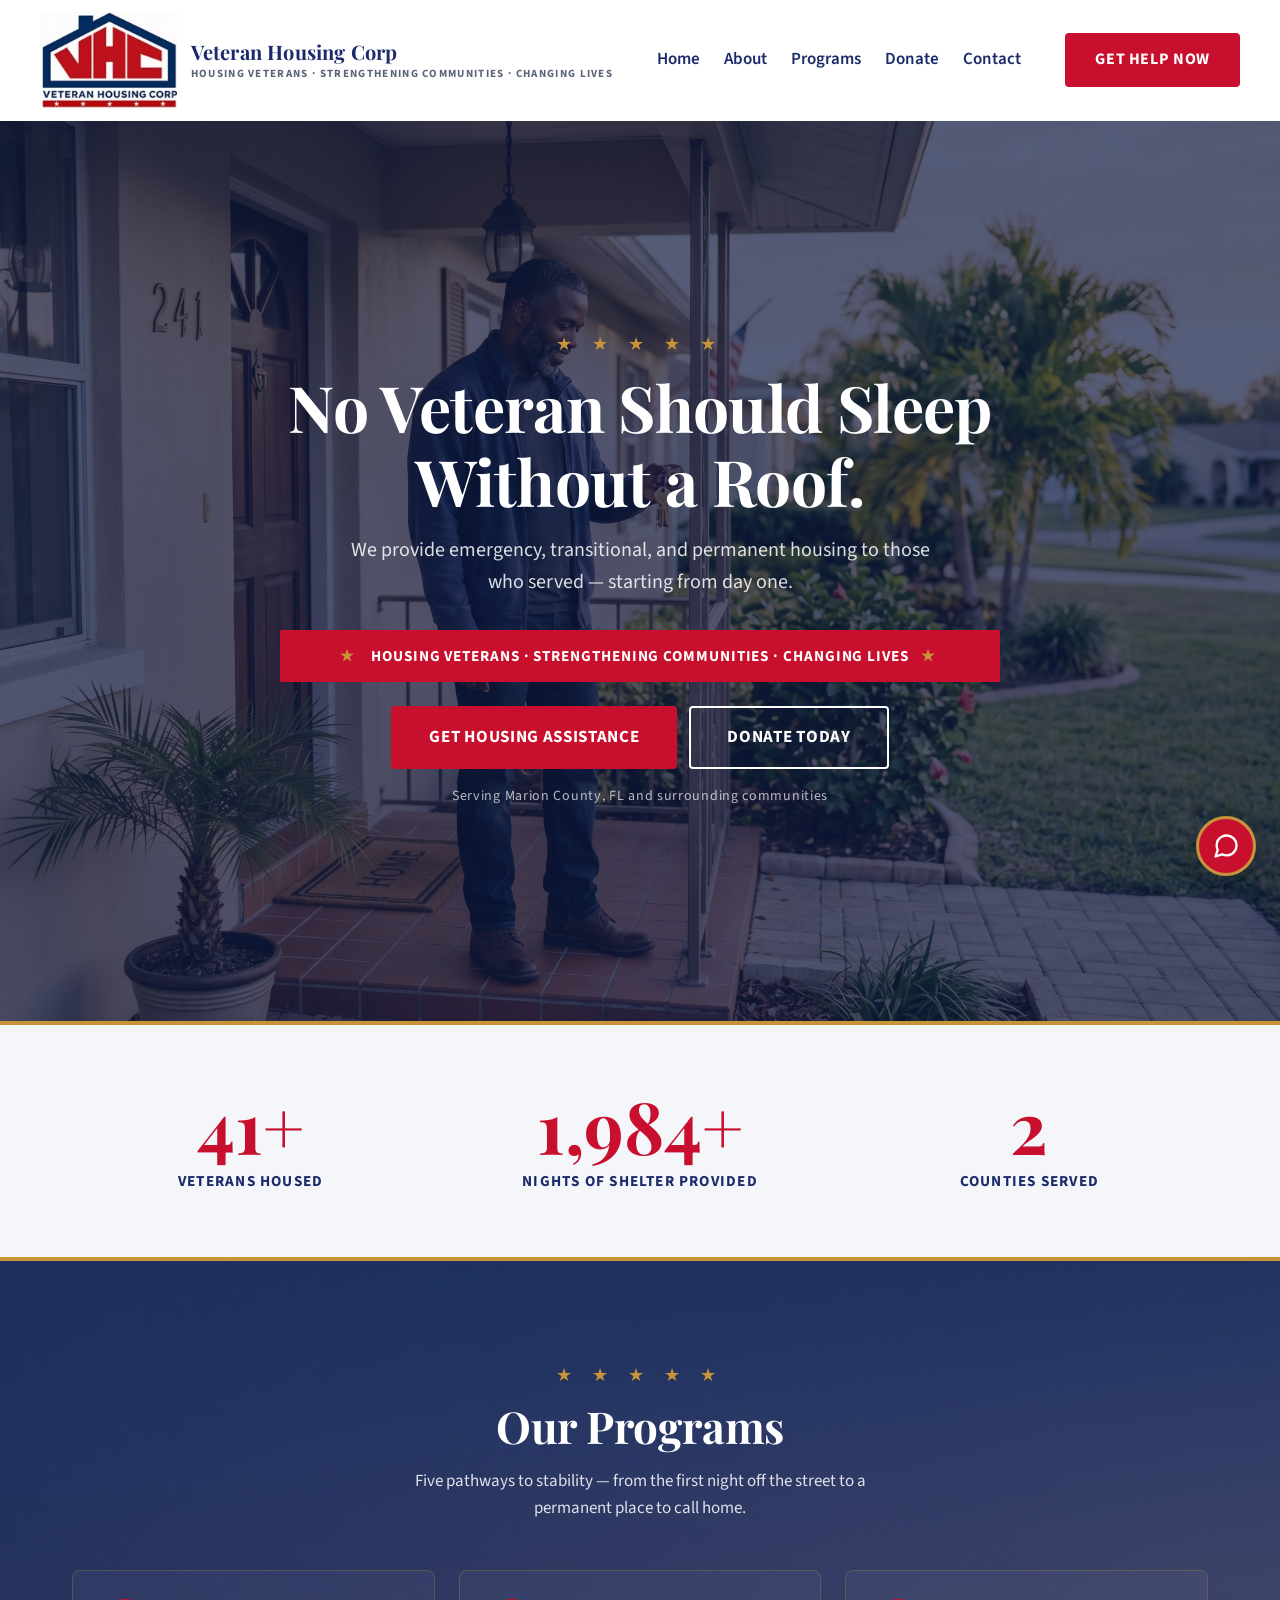
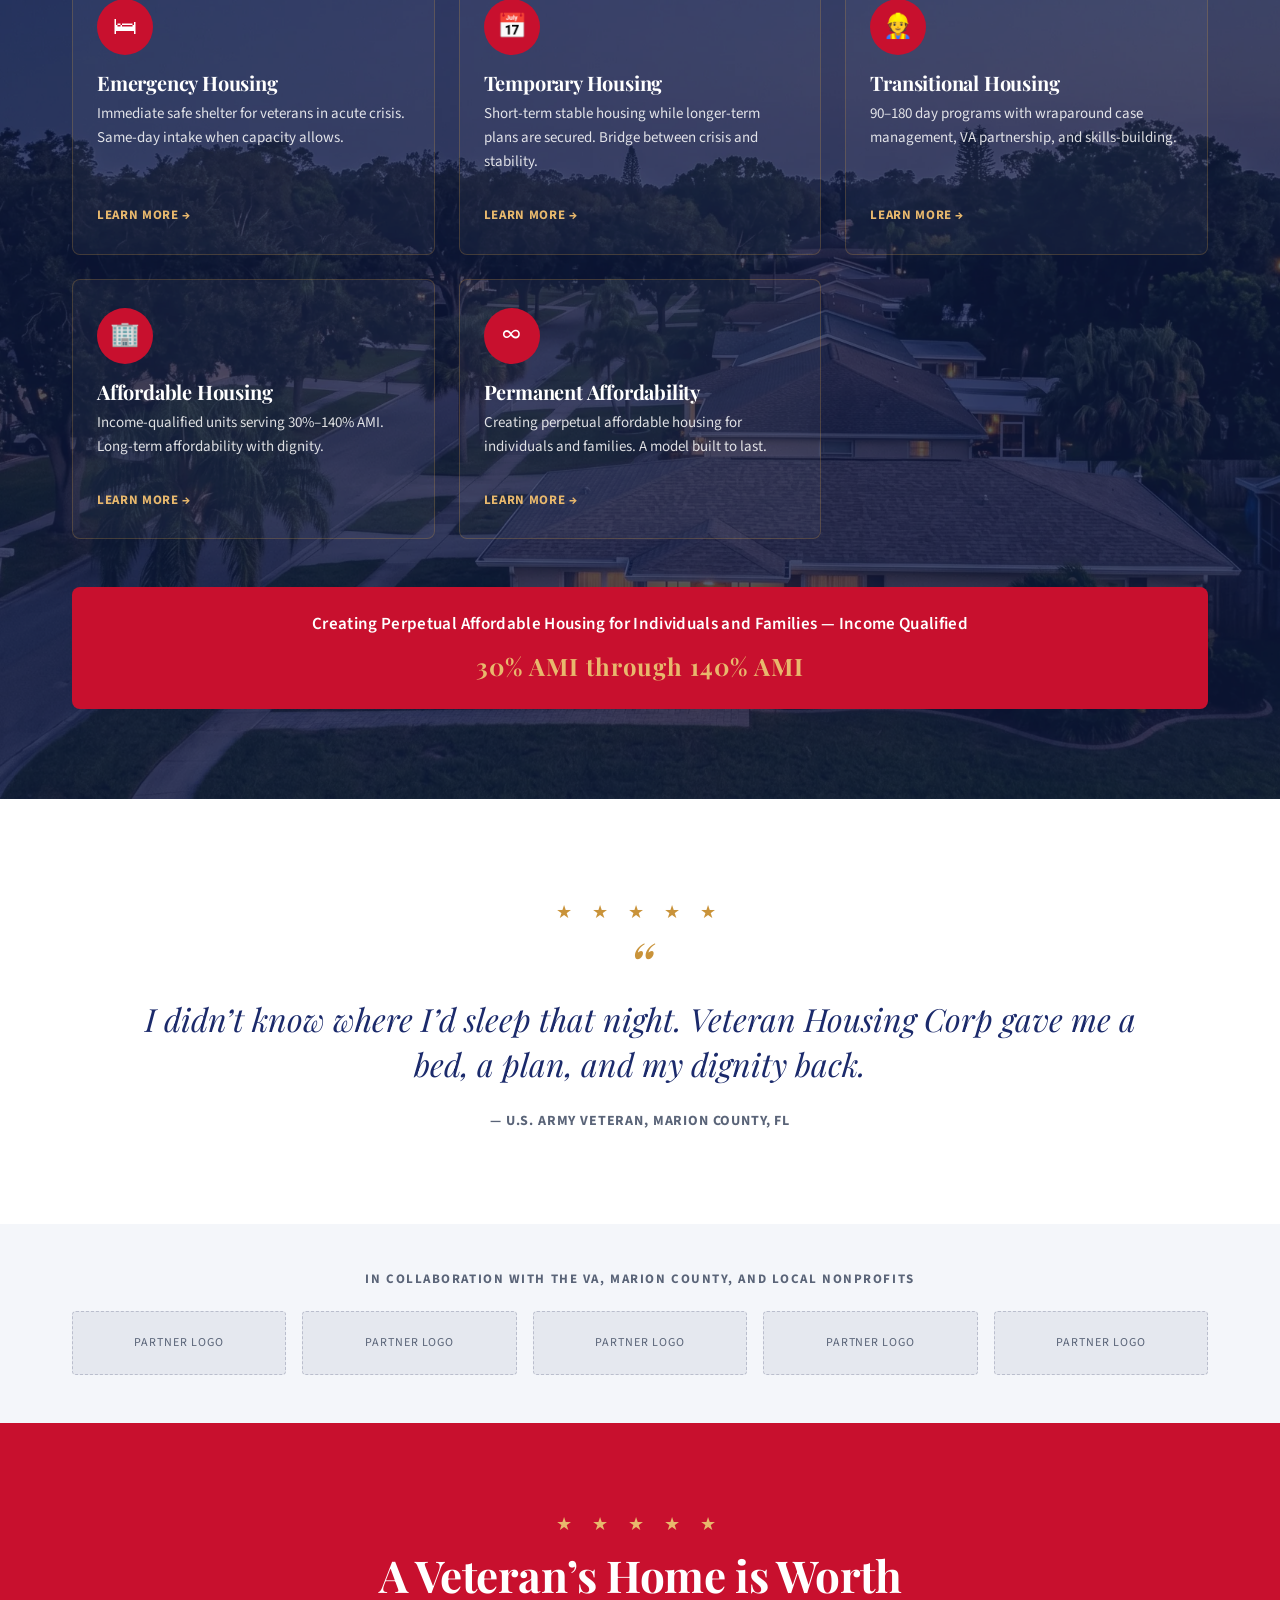
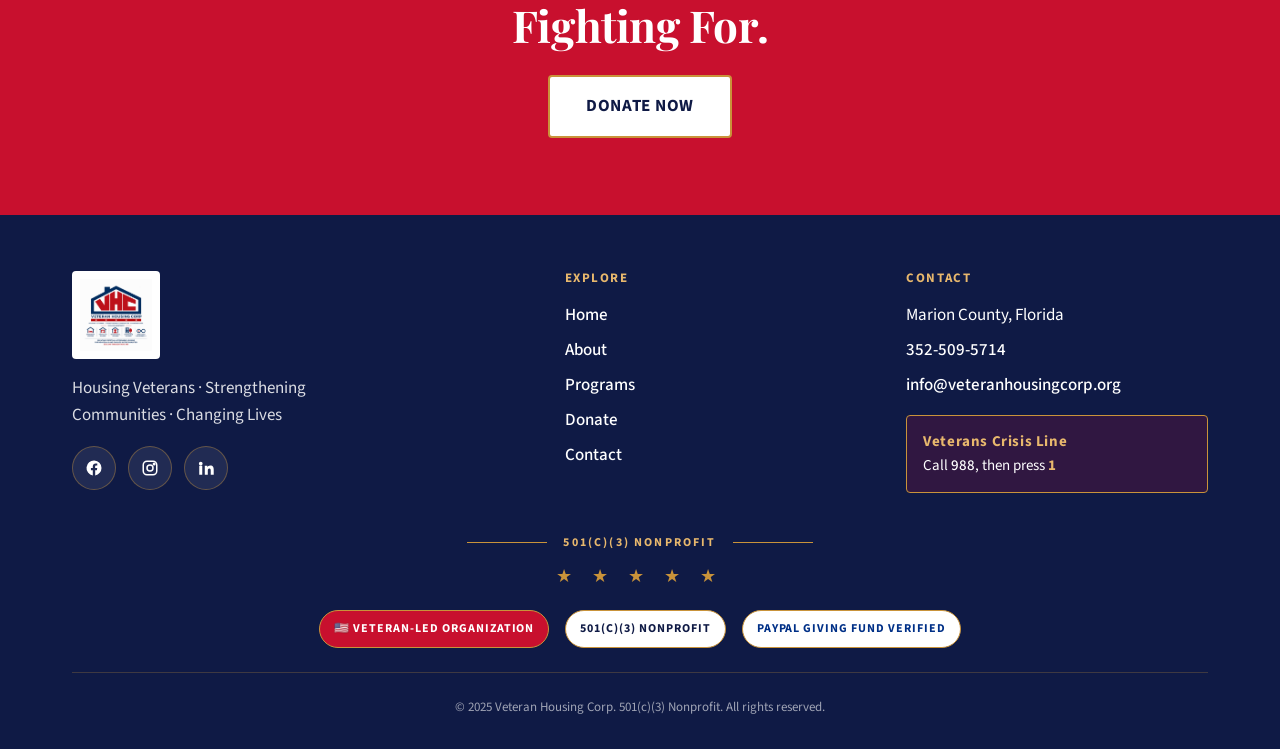
==== index.html @ 94535b55 "Swap header logo to compact horizontal vhc-logo-1.jpg The new asset is the house+VHC mark with a tig" ====
<!doctype html>
<html lang="en">
<head>
  <meta charset="utf-8">
  <meta name="viewport" content="width=device-width, initial-scale=1">
  <title>Veteran Housing Corp — Housing Veterans. Strengthening Communities. Changing Lives.</title>
  <meta name="description" content="Veteran Housing Corp provides emergency, transitional, and permanent housing to veterans in Marion County, Florida. A 501(c)(3) nonprofit serving those who served.">
  <meta name="theme-color" content="#0F1A45">

  <link rel="icon" href="/assets/vhc-logo.jpg">
  <link rel="preconnect" href="https://fonts.googleapis.com">
  <link rel="preconnect" href="https://fonts.gstatic.com" crossorigin>
  <link rel="stylesheet" href="https://fonts.googleapis.com/css2?family=Playfair+Display:wght@600;700&family=Source+Sans+3:wght@400;600;700;800&display=swap">
  <link rel="stylesheet" href="/css/styles.css">

  <meta property="og:title" content="Veteran Housing Corp — Housing Veterans. Strengthening Communities. Changing Lives.">
  <meta property="og:description" content="No Veteran Should Sleep Without a Roof. Emergency, transitional, and permanent housing for veterans in Marion County, FL.">
  <meta property="og:type" content="website">
  <meta property="og:image" content="/assets/og-image.jpg">
  <meta property="og:image:width" content="1200">
  <meta property="og:image:height" content="630">
  <meta property="og:image:alt" content="Veteran Housing Corp — No Veteran Should Sleep Without a Roof. 501(c)(3), Marion County, FL.">
  <meta name="twitter:card" content="summary_large_image">
  <meta name="twitter:title" content="Veteran Housing Corp">
  <meta name="twitter:description" content="No Veteran Should Sleep Without a Roof. Emergency, transitional, and permanent housing for veterans in Marion County, FL.">
  <meta name="twitter:image" content="/assets/og-image.jpg">
</head>
<body>

  <a class="skip-link" href="#main">Skip to content</a>

  <!-- BEGIN SHARED HEADER -->
  <header class="site-header" role="banner">
    <div class="container site-header__inner">
      <a class="brand" href="/" aria-label="Veteran Housing Corp home">
        <img src="/assets/vhc-logo-1.jpg" alt="Veteran Housing Corp logo">
        <span class="brand__text">
          <span class="brand__name">Veteran Housing Corp</span>
          <span class="brand__tagline">Housing Veterans · Strengthening Communities · Changing Lives</span>
        </span>
      </a>
      <nav class="nav-primary" aria-label="Primary">
        <ul>
          <li><a href="/" data-nav="/">Home</a></li>
          <li><a href="/about" data-nav="/about">About</a></li>
          <li><a href="/programs" data-nav="/programs">Programs</a></li>
          <li><a href="/donate" data-nav="/donate">Donate</a></li>
          <li><a href="/contact" data-nav="/contact">Contact</a></li>
        </ul>
      </nav>
      <a class="btn btn-red header-cta" href="/contact">Get Help Now</a>
      <button class="hamburger" type="button" aria-expanded="false" aria-controls="mobile-menu" aria-label="Open menu">
        <svg class="icon-open" viewBox="0 0 24 24" fill="none" stroke="currentColor" stroke-width="2.5" stroke-linecap="round" aria-hidden="true"><line x1="4" y1="6" x2="20" y2="6"/><line x1="4" y1="12" x2="20" y2="12"/><line x1="4" y1="18" x2="20" y2="18"/></svg>
        <svg class="icon-close" viewBox="0 0 24 24" fill="none" stroke="currentColor" stroke-width="2.5" stroke-linecap="round" aria-hidden="true"><line x1="6" y1="6" x2="18" y2="18"/><line x1="6" y1="18" x2="18" y2="6"/></svg>
      </button>
    </div>
    <div class="mobile-menu" id="mobile-menu">
      <div class="container">
        <ul>
          <li><a href="/" data-nav="/">Home</a></li>
          <li><a href="/about" data-nav="/about">About</a></li>
          <li><a href="/programs" data-nav="/programs">Programs</a></li>
          <li><a href="/donate" data-nav="/donate">Donate</a></li>
          <li><a href="/contact" data-nav="/contact">Contact</a></li>
        </ul>
        <a class="btn btn-red" href="/contact">Get Help Now</a>
      </div>
    </div>
  </header>
  <a class="mobile-help-bar" href="/contact" aria-label="Get help now">Get Help Now →</a>
  <!-- END SHARED HEADER -->

  <main id="main">

    <!-- HERO -->
    <section class="hero hero--with-bg">
      <picture class="hero__bg">
        <img src="/assets/hero-home.webp" alt="Veteran receiving keys to a new home in Marion County, Florida" width="2752" height="1536" fetchpriority="high" decoding="sync">
      </picture>
      <div class="hero__overlay hero__overlay--navy-70" aria-hidden="true"></div>
      <div class="container hero__inner">
        <div class="star-divider fade-up delay-1" aria-hidden="true">★ ★ ★ ★ ★</div>
        <h1 class="fade-up delay-2">No Veteran Should Sleep Without a Roof.</h1>
        <p class="hero__sub fade-up delay-3">We provide emergency, transitional, and permanent housing to those who served — starting from day one.</p>
        <div class="tagline-strip fade-up delay-4">
          <span class="stars" aria-hidden="true">★</span>
          <span>Housing Veterans · Strengthening Communities · Changing Lives</span>
          <span class="stars" aria-hidden="true">★</span>
        </div>
        <div class="hero__ctas fade-up delay-5">
          <a class="btn btn-red btn-large" href="/contact">Get Housing Assistance</a>
          <a class="btn btn-outline-light btn-large" href="/donate">Donate Today</a>
        </div>
        <p class="hero__geo fade-up delay-5">Serving Marion County, FL and surrounding communities</p>
      </div>
    </section>

    <!-- IMPACT STATS -->
    <section class="impact-stats" aria-labelledby="impact-heading">
      <h2 id="impact-heading" class="sr-only">Our impact</h2>
      <div class="container impact-stats__grid">
        <div>
          <span class="stat__number" data-target="50" data-suffix="+">0</span>
          <span class="stat__label">Veterans Housed</span>
        </div>
        <div>
          <span class="stat__number" data-target="2400" data-suffix="+">0</span>
          <span class="stat__label">Nights of Shelter Provided</span>
        </div>
        <div>
          <span class="stat__number" data-target="3" data-suffix="">0</span>
          <span class="stat__label">Counties Served</span>
        </div>
      </div>
    </section>

    <!-- SERVICES -->
    <section class="services section section-with-bg">
      <picture class="section-with-bg__bg">
        <img src="/assets/home-community.webp" alt="Residential neighborhood in Marion County, Florida" width="2752" height="1536" loading="lazy" decoding="async">
      </picture>
      <div class="section-with-bg__overlay section-with-bg__overlay--navy-70" aria-hidden="true"></div>
      <div class="container">
        <div class="star-divider" aria-hidden="true">★ ★ ★ ★ ★</div>
        <h2>Our Programs</h2>
        <p class="services__intro">Five pathways to stability — from the first night off the street to a permanent place to call home.</p>

        <div class="service-grid">
          <article class="service-card">
            <span class="service-card__icon" aria-hidden="true">🛏</span>
            <h3>Emergency Housing</h3>
            <p>Immediate safe shelter for veterans in acute crisis. Same-day intake when capacity allows.</p>
            <a class="service-card__link" href="/programs#emergency">Learn More →</a>
          </article>

          <article class="service-card">
            <span class="service-card__icon" aria-hidden="true">📅</span>
            <h3>Temporary Housing</h3>
            <p>Short-term stable housing while longer-term plans are secured. Bridge between crisis and stability.</p>
            <a class="service-card__link" href="/programs#temporary">Learn More →</a>
          </article>

          <article class="service-card">
            <span class="service-card__icon" aria-hidden="true">👷</span>
            <h3>Transitional Housing</h3>
            <p>90–180 day programs with wraparound case management, VA partnership, and skills-building.</p>
            <a class="service-card__link" href="/programs#transitional">Learn More →</a>
          </article>

          <article class="service-card">
            <span class="service-card__icon" aria-hidden="true">🏢</span>
            <h3>Affordable Housing</h3>
            <p>Income-qualified units serving 30%–140% AMI. Long-term affordability with dignity.</p>
            <a class="service-card__link" href="/programs#affordable">Learn More →</a>
          </article>

          <article class="service-card">
            <span class="service-card__icon" aria-hidden="true">∞</span>
            <h3>Permanent Affordability</h3>
            <p>Creating perpetual affordable housing for individuals and families. A model built to last.</p>
            <a class="service-card__link" href="/programs#permanent">Learn More →</a>
          </article>
        </div>

        <div class="ami-band">
          <p>Creating Perpetual Affordable Housing for Individuals and Families — Income Qualified
            <strong>30% AMI through 140% AMI</strong>
          </p>
        </div>
      </div>
    </section>

    <!-- TESTIMONIAL -->
    <section class="testimonial section">
      <div class="container">
        <div class="star-divider" aria-hidden="true">★ ★ ★ ★ ★</div>
        <blockquote>
          I didn’t know where I’d sleep that night. Veteran Housing Corp gave me a bed, a plan, and my dignity back.
        </blockquote>
        <cite>— U.S. Army Veteran, Marion County, FL</cite>
      </div>
    </section>

    <!-- PARTNERS -->
    <section class="partners">
      <div class="container">
        <h3>In collaboration with the VA, Marion County, and local nonprofits</h3>
        <div class="partner-grid">
          <div class="partner-placeholder">Partner Logo</div>
          <div class="partner-placeholder">Partner Logo</div>
          <div class="partner-placeholder">Partner Logo</div>
          <div class="partner-placeholder">Partner Logo</div>
          <div class="partner-placeholder">Partner Logo</div>
        </div>
      </div>
    </section>

    <!-- CTA BANNER -->
    <section class="cta-banner">
      <div class="container">
        <div class="star-divider" aria-hidden="true" style="color: var(--color-gold-light);">★ ★ ★ ★ ★</div>
        <h2>A Veteran’s Home is Worth Fighting For.</h2>
        <a class="btn btn-gold-on-white btn-large" href="/donate">Donate Now</a>
      </div>
    </section>

  </main>

  <!-- BEGIN SHARED FOOTER -->
  <footer class="site-footer" role="contentinfo">
    <div class="container">
      <div class="footer-grid">
        <div class="footer-brand">
          <img src="/assets/vhc-logo.jpg" alt="Veteran Housing Corp">
          <p>Housing Veterans · Strengthening Communities · Changing Lives</p>
          <div class="socials">
            <a href="#" aria-label="Facebook" rel="noopener">
              <svg viewBox="0 0 24 24" fill="currentColor" aria-hidden="true"><path d="M22 12a10 10 0 1 0-11.6 9.9v-7H7.9V12h2.5V9.8c0-2.5 1.5-3.9 3.8-3.9 1.1 0 2.2.2 2.2.2v2.5h-1.3c-1.2 0-1.6.8-1.6 1.6V12h2.8l-.4 2.9h-2.3v7A10 10 0 0 0 22 12Z"/></svg>
            </a>
            <a href="#" aria-label="Instagram" rel="noopener">
              <svg viewBox="0 0 24 24" fill="none" stroke="currentColor" stroke-width="2" aria-hidden="true"><rect x="3" y="3" width="18" height="18" rx="5"/><circle cx="12" cy="12" r="4"/><circle cx="17.5" cy="6.5" r="1" fill="currentColor"/></svg>
            </a>
            <a href="#" aria-label="LinkedIn" rel="noopener">
              <svg viewBox="0 0 24 24" fill="currentColor" aria-hidden="true"><path d="M4.98 3.5a2.5 2.5 0 1 1 0 5 2.5 2.5 0 0 1 0-5ZM3 9h4v12H3V9Zm7 0h3.8v1.7h.1c.5-.9 1.8-1.9 3.7-1.9 4 0 4.7 2.6 4.7 6V21h-4v-5.4c0-1.3 0-3-1.8-3s-2.1 1.4-2.1 2.9V21h-4V9Z"/></svg>
            </a>
          </div>
        </div>

        <div class="footer-section">
          <h4>Explore</h4>
          <ul>
            <li><a href="/" data-nav="/">Home</a></li>
            <li><a href="/about" data-nav="/about">About</a></li>
            <li><a href="/programs" data-nav="/programs">Programs</a></li>
            <li><a href="/donate" data-nav="/donate">Donate</a></li>
            <li><a href="/contact" data-nav="/contact">Contact</a></li>
          </ul>
        </div>

        <div class="footer-section">
          <h4>Contact</h4>
          <ul>
            <li>Marion County, Florida</li>
            <li><a href="tel:3525095714">352-509-5714</a></li>
            <li><a href="mailto:info@veteranhousingcorp.org">info@veteranhousingcorp.org</a></li>
          </ul>
          <div class="crisis-line">
            <strong>Veterans Crisis Line</strong>
            Call <a href="tel:988">988</a>, then press <strong style="display:inline">1</strong>
          </div>
        </div>
      </div>

      <div class="flanked-tag">501(c)(3) Nonprofit</div>
      <div class="star-divider" aria-hidden="true">★ ★ ★ ★ ★</div>
      <div class="footer-badges">
        <span class="badge badge--veteran-led">🇺🇸 Veteran-Led Organization</span>
        <span class="badge badge--nonprofit">501(c)(3) Nonprofit</span>
        <span class="badge badge--paypal">PayPal Giving Fund Verified</span>
      </div>

      <p class="copyright">© 2025 Veteran Housing Corp. 501(c)(3) Nonprofit. All rights reserved.</p>
    </div>
  </footer>
  <!-- END SHARED FOOTER -->

  <script src="/js/main.js" defer></script>
</body>
</html>
---- css/styles.css ----
/* =========================================================
   Veteran Housing Corp — Brand Stylesheet
   ========================================================= */

/* ---------- Tokens (PRD §3) ---------- */
:root {
  --color-navy:        #1B2A6B;
  --color-navy-dark:   #0F1A45;
  --color-red:         #C8102E;
  --color-red-dark:    #A00D24;
  --color-white:       #FFFFFF;
  --color-off-white:   #F4F6FA;
  --color-gold:        #C9933A;
  --color-gold-light:  #E8B86D;
  --color-text-body:   #1A1A2E;
  --color-text-muted:  #5A6478;

  --font-display: "Playfair Display", Georgia, "Times New Roman", serif;
  --font-body:    "Source Sans 3", -apple-system, BlinkMacSystemFont, "Segoe UI", Roboto, sans-serif;

  --container-max: 1200px;
  --radius: 4px;
  --radius-lg: 8px;
  --shadow-card: 0 2px 8px rgba(15, 26, 69, 0.08);
  --shadow-card-hover: 0 12px 28px rgba(15, 26, 69, 0.18);
  --shadow-header: 0 2px 12px rgba(15, 26, 69, 0.12);

  --tap: 48px;

  --header-h: 96px;
}

@media (max-width: 1023px) {
  :root { --header-h: 76px; }
}

/* ---------- Reset / Base ---------- */
*, *::before, *::after { box-sizing: border-box; }
html { -webkit-text-size-adjust: 100%; scroll-behavior: smooth; }
body {
  margin: 0;
  font-family: var(--font-body);
  font-size: 17px;
  line-height: 1.6;
  color: var(--color-text-body);
  background: var(--color-white);
  -webkit-font-smoothing: antialiased;
  text-rendering: optimizeLegibility;
}
img, svg { max-width: 100%; height: auto; display: block; }
a { color: var(--color-red); text-decoration: none; }
a:hover { color: var(--color-red-dark); }
button { font: inherit; cursor: pointer; }
ul { padding-left: 1.2rem; }

h1, h2, h3, h4 {
  font-family: var(--font-display);
  font-weight: 700;
  line-height: 1.15;
  color: var(--color-navy);
  margin: 0 0 0.5em;
  letter-spacing: -0.01em;
}
h1 { font-size: clamp(2.25rem, 5vw + 1rem, 4rem); }
h2 { font-size: clamp(1.75rem, 3vw + 1rem, 2.75rem); }
h3 { font-size: clamp(1.25rem, 1.2vw + 1rem, 1.625rem); }

p { margin: 0 0 1em; }

/* ---------- Layout primitives ---------- */
.container {
  width: 100%;
  max-width: var(--container-max);
  margin: 0 auto;
  padding: 0 clamp(1rem, 3vw, 2rem);
}
.section {
  padding: clamp(3rem, 7vw, 6rem) 0;
}
.bg-navy        { background: var(--color-navy); color: var(--color-white); }
.bg-navy-dark   { background: var(--color-navy-dark); color: var(--color-white); }
.bg-red         { background: var(--color-red); color: var(--color-white); }
.bg-white       { background: var(--color-white); color: var(--color-text-body); }
.bg-off-white   { background: var(--color-off-white); color: var(--color-text-body); }

.bg-navy h1, .bg-navy h2, .bg-navy h3, .bg-navy h4,
.bg-navy-dark h1, .bg-navy-dark h2, .bg-navy-dark h3, .bg-navy-dark h4,
.bg-red h1, .bg-red h2, .bg-red h3, .bg-red h4 {
  color: var(--color-white);
}

.text-center { text-align: center; }

/* ---------- Buttons ---------- */
.btn {
  display: inline-flex;
  align-items: center;
  justify-content: center;
  gap: 0.5rem;
  min-height: var(--tap);
  padding: 0.75rem 1.75rem;
  font-family: var(--font-body);
  font-weight: 700;
  font-size: 1rem;
  letter-spacing: 0.04em;
  text-transform: uppercase;
  text-decoration: none;
  border: 2px solid transparent;
  border-radius: var(--radius);
  cursor: pointer;
  transition: transform 0.15s ease, box-shadow 0.2s ease, background-color 0.2s ease, color 0.2s ease, border-color 0.2s ease;
  white-space: nowrap;
}
.btn:hover { transform: translateY(-2px); }
.btn:active { transform: translateY(0); }

.btn-red {
  background: var(--color-red);
  color: var(--color-white);
  border-color: var(--color-red);
}
.btn-red:hover { background: var(--color-red-dark); border-color: var(--color-red-dark); color: var(--color-white); }

.btn-outline-light {
  background: transparent;
  color: var(--color-white);
  border-color: var(--color-white);
}
.btn-outline-light:hover { background: var(--color-white); color: var(--color-navy-dark); }

.btn-outline-navy {
  background: transparent;
  color: var(--color-navy);
  border-color: var(--color-navy);
}
.btn-outline-navy:hover { background: var(--color-navy); color: var(--color-white); }

.btn-gold-on-white {
  background: var(--color-white);
  color: var(--color-navy-dark);
  border-color: var(--color-gold);
}
.btn-gold-on-white:hover { background: var(--color-gold); color: var(--color-navy-dark); border-color: var(--color-gold); }

.btn-large { font-size: 1.0625rem; padding: 1rem 2.25rem; min-height: 56px; }

/* ---------- Star Divider ---------- */
.star-divider {
  display: flex;
  justify-content: center;
  gap: 0.5rem;
  color: var(--color-gold);
  font-size: 1.125rem;
  letter-spacing: 0.5rem;
  margin: 1rem 0;
  user-select: none;
}
.star-divider[aria-hidden] { line-height: 1; }

/* ---------- Skip link & Focus ---------- */
.skip-link {
  position: absolute;
  top: -100px;
  left: 1rem;
  background: var(--color-gold);
  color: var(--color-navy-dark);
  padding: 0.75rem 1.25rem;
  font-weight: 700;
  z-index: 1000;
  border-radius: var(--radius);
}
.skip-link:focus {
  top: 1rem;
  outline: 3px solid var(--color-navy-dark);
}
:focus-visible {
  outline: 3px solid var(--color-red);
  outline-offset: 2px;
  border-radius: 2px;
}
/* Red ring is invisible on red backgrounds — switch to white there */
.bg-red *:focus-visible,
.btn-red:focus-visible,
.cta-banner *:focus-visible,
.tagline-strip *:focus-visible,
.mobile-help-bar:focus-visible,
.ami-band *:focus-visible {
  outline-color: var(--color-white);
}

/* ---------- Header ---------- */
.site-header {
  position: sticky;
  top: 0;
  z-index: 100;
  background: var(--color-white);
  transition: box-shadow 0.2s ease;
  border-bottom: 1px solid transparent;
}
.site-header.is-scrolled {
  box-shadow: var(--shadow-header);
  border-bottom-color: var(--color-gold);
}
.site-header__inner {
  display: flex;
  align-items: center;
  justify-content: space-between;
  gap: 1rem;
  padding: 0.75rem 0;
  min-height: var(--header-h);
}
.brand {
  display: flex;
  align-items: center;
  gap: 0.875rem;
  text-decoration: none;
  flex-shrink: 0;
}
.brand img {
  height: 72px;
  width: auto;
}
@media (min-width: 1024px) {
  .brand img { height: 96px; }
}
.brand__text { display: none; }
@media (min-width: 1024px) {
  .brand__text {
    display: block;
    line-height: 1.2;
  }
  .brand__name {
    font-family: var(--font-display);
    font-weight: 700;
    color: var(--color-navy);
    font-size: 1.25rem;
    letter-spacing: 0.01em;
  }
  .brand__tagline {
    display: block;
    font-size: 0.6875rem;
    font-weight: 700;
    letter-spacing: 0.12em;
    text-transform: uppercase;
    color: var(--color-text-muted);
    margin-top: 2px;
  }
}

.nav-primary {
  display: none;
}
.nav-primary ul {
  list-style: none;
  display: flex;
  gap: 1.5rem;
  margin: 0;
  padding: 0;
}
.nav-primary a {
  color: var(--color-navy);
  font-weight: 600;
  text-decoration: none;
  padding: 0.5rem 0;
  border-bottom: 2px solid transparent;
  transition: border-color 0.15s ease, color 0.15s ease;
}
.nav-primary a:hover,
.nav-primary a[aria-current="page"] {
  color: var(--color-red);
  border-bottom-color: var(--color-gold);
}

.header-cta { display: none; }

@media (min-width: 1024px) {
  .nav-primary { display: block; }
  .header-cta { display: inline-flex; }
}

/* Hamburger */
.hamburger {
  display: inline-flex;
  align-items: center;
  justify-content: center;
  width: var(--tap);
  height: var(--tap);
  background: transparent;
  border: 0;
  color: var(--color-navy);
}
.hamburger svg { width: 28px; height: 28px; }
.hamburger[aria-expanded="true"] .icon-open { display: none; }
.hamburger[aria-expanded="false"] .icon-close { display: none; }
@media (min-width: 1024px) {
  .hamburger { display: none; }
}

/* Mobile menu drawer */
.mobile-menu {
  display: none;
  background: var(--color-navy-dark);
  color: var(--color-white);
  padding: 1.25rem 0 1.5rem;
  border-top: 2px solid var(--color-gold);
}
.mobile-menu.is-open { display: block; }
.mobile-menu ul {
  list-style: none;
  padding: 0;
  margin: 0;
  display: flex;
  flex-direction: column;
  gap: 0.25rem;
}
.mobile-menu a {
  display: block;
  padding: 0.875rem 0;
  color: var(--color-white);
  font-size: 1.125rem;
  font-weight: 600;
  border-bottom: 1px solid rgba(201, 147, 58, 0.25);
  text-decoration: none;
}
.mobile-menu a[aria-current="page"] {
  color: var(--color-gold-light);
}
.mobile-menu .btn { margin-top: 1rem; width: 100%; }

/* Mobile sticky GET HELP NOW bar */
.mobile-help-bar {
  position: fixed;
  bottom: 0;
  left: 0;
  right: 0;
  background: var(--color-red);
  color: var(--color-white);
  text-align: center;
  font-weight: 800;
  letter-spacing: 0.08em;
  text-transform: uppercase;
  padding: 1rem;
  z-index: 90;
  box-shadow: 0 -4px 16px rgba(0,0,0,0.25);
  text-decoration: none;
}
.mobile-help-bar:hover { color: var(--color-white); background: var(--color-red-dark); }
@media (min-width: 1024px) {
  .mobile-help-bar { display: none; }
}
@media (max-width: 1023px) {
  body { padding-bottom: 64px; }
}

/* ---------- Hero ---------- */
.hero {
  background: var(--color-navy-dark);
  color: var(--color-white);
  padding: clamp(3rem, 8vw, 6rem) 0 clamp(2rem, 5vw, 4rem);
  position: relative;
  overflow: hidden;
}
.hero::before {
  content: "";
  position: absolute;
  inset: 0;
  background-image:
    radial-gradient(rgba(255,255,255,0.06) 1px, transparent 1px),
    radial-gradient(rgba(201,147,58,0.08) 1px, transparent 1px);
  background-size: 40px 40px, 80px 80px;
  background-position: 0 0, 20px 20px;
  pointer-events: none;
  opacity: 0.7;
}
.hero__inner { position: relative; text-align: center; }
.hero h1 {
  color: var(--color-white);
  margin: 1rem auto;
  max-width: 18ch;
}
.hero__sub {
  font-size: clamp(1rem, 1vw + 0.85rem, 1.25rem);
  color: rgba(255,255,255,0.85);
  max-width: 60ch;
  margin: 0 auto 2rem;
}
.tagline-strip {
  background: var(--color-red);
  color: var(--color-white);
  padding: 0.875rem 1.25rem;
  margin: 1.5rem auto;
  max-width: 720px;
  font-weight: 700;
  letter-spacing: 0.06em;
  text-transform: uppercase;
  font-size: 0.95rem;
  display: flex;
  align-items: center;
  justify-content: center;
  gap: 0.75rem;
  flex-wrap: wrap;
}
.tagline-strip .stars { color: var(--color-gold); letter-spacing: 0.4rem; }
.hero__ctas {
  display: flex;
  gap: 0.75rem;
  justify-content: center;
  flex-wrap: wrap;
  margin: 1.5rem 0 1rem;
}
.hero__geo {
  margin-top: 1rem;
  font-size: 0.875rem;
  color: rgba(255,255,255,0.7);
  letter-spacing: 0.05em;
}

/* Hero stagger fade-up */
.fade-up { opacity: 0; transform: translateY(16px); animation: fadeUp 0.7s ease forwards; }
.fade-up.delay-1 { animation-delay: 0.1s; }
.fade-up.delay-2 { animation-delay: 0.25s; }
.fade-up.delay-3 { animation-delay: 0.4s; }
.fade-up.delay-4 { animation-delay: 0.55s; }
.fade-up.delay-5 { animation-delay: 0.7s; }
@keyframes fadeUp {
  to { opacity: 1; transform: translateY(0); }
}

/* ---------- Impact Stats ---------- */
.impact-stats {
  background: var(--color-off-white);
  padding: clamp(2.5rem, 5vw, 4rem) 0;
  border-top: 4px solid var(--color-gold);
  border-bottom: 4px solid var(--color-gold);
}
.impact-stats__grid {
  display: grid;
  grid-template-columns: 1fr;
  gap: 2rem;
  text-align: center;
}
@media (min-width: 768px) {
  .impact-stats__grid { grid-template-columns: repeat(3, 1fr); }
}
.stat__number {
  font-family: var(--font-display);
  font-weight: 700;
  font-size: clamp(3rem, 5vw + 1rem, 4.5rem);
  color: var(--color-red);
  line-height: 1;
  display: block;
}
.stat__label {
  display: block;
  margin-top: 0.5rem;
  font-weight: 700;
  text-transform: uppercase;
  letter-spacing: 0.08em;
  color: var(--color-navy);
  font-size: 0.95rem;
}

/* ---------- Service Cards ---------- */
.services {
  background: var(--color-navy-dark);
  color: var(--color-white);
}
.services h2 { text-align: center; margin-bottom: 1rem; color: var(--color-white); }
.services__intro { text-align: center; color: rgba(255,255,255,0.85); max-width: 60ch; margin: 0 auto 3rem; }

.service-grid {
  display: grid;
  grid-template-columns: 1fr;
  gap: 1.5rem;
}
@media (min-width: 640px) { .service-grid { grid-template-columns: repeat(2, 1fr); } }
@media (min-width: 1024px) { .service-grid { grid-template-columns: repeat(3, 1fr); } }

.service-card {
  background: rgba(255,255,255,0.04);
  border: 1px solid rgba(201,147,58,0.25);
  border-radius: var(--radius-lg);
  padding: 1.75rem 1.5rem;
  transition: transform 0.2s ease, box-shadow 0.2s ease, border-color 0.2s ease;
  display: flex;
  flex-direction: column;
}
.service-card:hover {
  transform: translateY(-4px);
  box-shadow: 0 16px 32px rgba(0,0,0,0.35);
  border-color: var(--color-gold);
}
.service-card__icon {
  width: 56px;
  height: 56px;
  border-radius: 50%;
  background: var(--color-red);
  color: var(--color-white);
  display: inline-flex;
  align-items: center;
  justify-content: center;
  font-size: 1.5rem;
  margin-bottom: 1rem;
}
.service-card h3 {
  color: var(--color-white);
  font-size: 1.25rem;
  margin-bottom: 0.5rem;
}
.service-card p {
  color: rgba(255,255,255,0.85);
  font-size: 0.9375rem;
  flex: 1;
}
.service-card__link {
  margin-top: 1rem;
  color: var(--color-gold-light);
  font-weight: 700;
  letter-spacing: 0.05em;
  text-transform: uppercase;
  font-size: 0.8125rem;
}
.service-card__link:hover { color: var(--color-gold); }

/* AMI band */
.ami-band {
  background: var(--color-red);
  color: var(--color-white);
  text-align: center;
  padding: 1.5rem 1rem;
  margin-top: 3rem;
  border-radius: var(--radius-lg);
}
.ami-band p { margin: 0; font-weight: 600; font-size: 1.0625rem; letter-spacing: 0.02em; }
.ami-band strong {
  display: block;
  margin-top: 0.5rem;
  color: var(--color-gold-light);
  font-family: var(--font-display);
  font-size: 1.5rem;
  letter-spacing: 0.04em;
}

/* ---------- Testimonial ---------- */
.testimonial {
  background: var(--color-white);
  text-align: center;
}
.testimonial blockquote {
  font-family: var(--font-display);
  font-style: italic;
  font-size: clamp(1.375rem, 1.5vw + 1rem, 2rem);
  color: var(--color-navy);
  line-height: 1.4;
  max-width: 60ch;
  margin: 0 auto 1.25rem;
  position: relative;
  padding: 0 1rem;
}
.testimonial blockquote::before {
  content: "\201C";
  display: block;
  font-size: 4rem;
  color: var(--color-gold);
  line-height: 0.8;
  margin-bottom: 0.5rem;
}
.testimonial cite {
  font-style: normal;
  font-weight: 700;
  letter-spacing: 0.06em;
  text-transform: uppercase;
  color: var(--color-text-muted);
  font-size: 0.875rem;
}

/* ---------- Partner logos strip ---------- */
.partners {
  background: var(--color-off-white);
  padding: 3rem 0;
  text-align: center;
}
.partners h3 {
  font-family: var(--font-body);
  font-size: 0.8125rem;
  font-weight: 700;
  text-transform: uppercase;
  letter-spacing: 0.12em;
  color: var(--color-text-muted);
  margin-bottom: 1.5rem;
}
.partner-grid {
  display: grid;
  grid-template-columns: repeat(2, 1fr);
  gap: 1rem;
  align-items: center;
}
@media (min-width: 768px) { .partner-grid { grid-template-columns: repeat(5, 1fr); } }
.partner-placeholder {
  background: rgba(15, 26, 69, 0.06);
  border: 1px dashed rgba(15, 26, 69, 0.2);
  border-radius: var(--radius);
  height: 64px;
  display: flex;
  align-items: center;
  justify-content: center;
  font-size: 0.75rem;
  color: var(--color-text-muted);
  letter-spacing: 0.08em;
  text-transform: uppercase;
}

/* ---------- CTA Banner ---------- */
.cta-banner {
  background: var(--color-red);
  color: var(--color-white);
  text-align: center;
  padding: clamp(3rem, 6vw, 5rem) 0;
}
.cta-banner h2 { color: var(--color-white); max-width: 22ch; margin: 1rem auto 1.5rem; }

/* ---------- Footer ---------- */
.site-footer {
  background: var(--color-navy-dark);
  color: var(--color-white);
  padding: 3.5rem 0 2rem;
}
.site-footer a { color: var(--color-white); }
.site-footer a:hover { color: var(--color-gold-light); }
.footer-grid {
  display: grid;
  grid-template-columns: 1fr;
  gap: 2.5rem;
  margin-bottom: 2.5rem;
}
@media (min-width: 768px) {
  .footer-grid { grid-template-columns: 1.5fr 1fr 1fr; }
}
.footer-brand img { height: 88px; margin-bottom: 1rem; background: var(--color-white); padding: 0.5rem; border-radius: var(--radius); }
.footer-brand p { color: rgba(255,255,255,0.85); max-width: 32ch; }

.footer-section h4 {
  color: var(--color-gold-light);
  font-family: var(--font-body);
  font-size: 0.8125rem;
  font-weight: 700;
  text-transform: uppercase;
  letter-spacing: 0.12em;
  margin-bottom: 1rem;
}
.footer-section ul { list-style: none; padding: 0; margin: 0; display: flex; flex-direction: column; gap: 0.5rem; }
.footer-section a { font-weight: 500; }

.crisis-line {
  background: rgba(200, 16, 46, 0.18);
  border: 1px solid var(--color-gold);
  border-radius: var(--radius);
  padding: 0.875rem 1rem;
  margin-top: 1rem;
  font-size: 0.9375rem;
}
.crisis-line strong { display: block; color: var(--color-gold-light); letter-spacing: 0.04em; }

.flanked-tag {
  display: flex;
  align-items: center;
  justify-content: center;
  gap: 1rem;
  margin: 2rem 0 1rem;
  font-size: 0.75rem;
  font-weight: 700;
  text-transform: uppercase;
  letter-spacing: 0.18em;
  color: var(--color-gold-light);
}
.flanked-tag::before, .flanked-tag::after {
  content: "";
  flex: 1;
  height: 1px;
  background: var(--color-gold);
  max-width: 80px;
}

.footer-badges {
  display: flex;
  justify-content: center;
  gap: 1rem;
  flex-wrap: wrap;
  margin: 1.5rem 0 1.5rem;
}

.socials {
  display: flex;
  gap: 0.75rem;
  margin-top: 1rem;
}
.socials a {
  display: inline-flex;
  align-items: center;
  justify-content: center;
  width: 44px;
  height: 44px;
  border-radius: 50%;
  background: rgba(255,255,255,0.08);
  border: 1px solid rgba(201,147,58,0.4);
  transition: background 0.2s ease, border-color 0.2s ease;
}
.socials a:hover { background: var(--color-gold); border-color: var(--color-gold); color: var(--color-navy-dark); }
.socials svg { width: 18px; height: 18px; }

.copyright {
  text-align: center;
  font-size: 0.8125rem;
  color: rgba(255,255,255,0.6);
  margin: 0;
  padding-top: 1.5rem;
  border-top: 1px solid rgba(201,147,58,0.25);
}

/* ---------- Badges ---------- */
.badge {
  display: inline-flex;
  align-items: center;
  gap: 0.5rem;
  padding: 0.5rem 0.875rem;
  border-radius: 999px;
  font-size: 0.75rem;
  font-weight: 700;
  text-transform: uppercase;
  letter-spacing: 0.08em;
  border: 1px solid var(--color-gold);
  white-space: nowrap;
}
.badge--veteran-led {
  background: var(--color-red);
  color: var(--color-white);
  border-color: var(--color-gold);
}
.badge--nonprofit {
  background: var(--color-white);
  color: var(--color-navy-dark);
  border-color: var(--color-gold);
}
.badge--paypal {
  background: var(--color-white);
  color: #003087;
  border-color: var(--color-gold);
}
.badge svg { width: 14px; height: 14px; }

/* ---------- About page ---------- */
.page-hero {
  background: var(--color-navy-dark);
  color: var(--color-white);
  padding: clamp(3rem, 7vw, 5rem) 0;
  text-align: center;
}
.page-hero h1 { color: var(--color-white); }
.page-hero p { color: rgba(255,255,255,0.85); max-width: 60ch; margin: 0 auto; }
.page-hero .footer-badges { margin-top: 2rem; }

.mission-quote {
  font-family: var(--font-display);
  font-style: italic;
  font-size: clamp(1.375rem, 1.5vw + 1rem, 2rem);
  color: var(--color-navy);
  text-align: center;
  max-width: 60ch;
  margin: 0 auto;
  line-height: 1.4;
  padding-left: 1rem;
  border-left: 4px solid var(--color-gold);
  text-align: left;
}

.three-pillars {
  display: grid;
  grid-template-columns: 1fr;
  gap: 1.5rem;
  margin-top: 2rem;
}
@media (min-width: 768px) { .three-pillars { grid-template-columns: repeat(3, 1fr); } }
.pillar {
  background: var(--color-white);
  border-top: 4px solid var(--color-red);
  padding: 1.75rem;
  border-radius: var(--radius);
  box-shadow: var(--shadow-card);
}
.pillar h3 { color: var(--color-navy); margin-bottom: 0.5rem; }

.callout {
  background: var(--color-navy);
  color: var(--color-white);
  border-left: 6px solid var(--color-gold);
  padding: 1.5rem 1.75rem;
  border-radius: var(--radius);
  margin: 2rem 0;
  font-size: 1.125rem;
  font-weight: 600;
}

.leaders {
  display: grid;
  grid-template-columns: repeat(auto-fit, minmax(220px, 1fr));
  gap: 1.5rem;
  margin-top: 2rem;
}
.leader {
  text-align: center;
  background: var(--color-white);
  padding: 1.5rem 1rem;
  border-radius: var(--radius-lg);
  box-shadow: var(--shadow-card);
}
.leader__photo {
  width: 120px;
  height: 120px;
  border-radius: 50%;
  margin: 0 auto 1rem;
  background: linear-gradient(135deg, var(--color-navy), var(--color-navy-dark));
  border: 3px solid var(--color-gold);
  display: flex;
  align-items: center;
  justify-content: center;
  color: var(--color-gold-light);
  font-family: var(--font-display);
  font-size: 2rem;
}
.leader h4 { color: var(--color-navy); margin-bottom: 0.25rem; font-size: 1.0625rem; }
.leader p { color: var(--color-text-muted); font-size: 0.875rem; margin: 0; letter-spacing: 0.04em; text-transform: uppercase; }

/* ---------- Programs page ---------- */
.program-section {
  padding: clamp(3rem, 6vw, 5rem) 0;
}
.program-section.alt {
  background: var(--color-navy-dark);
  color: var(--color-white);
}
.program-section.alt h2 { color: var(--color-white); }
.program-section.alt p { color: rgba(255,255,255,0.85); }
.program-section h2 { color: var(--color-navy); }
.program-section .program-grid {
  display: grid;
  grid-template-columns: 1fr;
  gap: 2rem;
  align-items: start;
}
@media (min-width: 768px) {
  .program-section .program-grid { grid-template-columns: 1fr 1fr; }
}
.program-section ul { padding-left: 1.25rem; }
.program-section li { margin-bottom: 0.5rem; }
.program-section .badge-row {
  display: flex;
  gap: 0.5rem;
  flex-wrap: wrap;
  margin-bottom: 1rem;
}
.program-tag {
  display: inline-block;
  background: var(--color-red);
  color: var(--color-white);
  padding: 0.25rem 0.75rem;
  font-size: 0.75rem;
  font-weight: 700;
  text-transform: uppercase;
  letter-spacing: 0.08em;
  border-radius: 999px;
}
.program-section.alt .program-tag {
  background: var(--color-gold);
  color: var(--color-navy-dark);
}

/* ---------- Contact page ---------- */
.contact-grid {
  display: grid;
  grid-template-columns: 1fr;
  gap: 2.5rem;
}
@media (min-width: 1024px) {
  .contact-grid { grid-template-columns: 1fr 1fr; }
}
.crisis-callout {
  background: var(--color-white);
  border: 2px solid var(--color-gold);
  padding: 1.5rem;
  border-radius: var(--radius-lg);
  margin-bottom: 1.5rem;
  display: flex;
  gap: 1rem;
  align-items: flex-start;
}
.crisis-callout__icon {
  flex-shrink: 0;
  width: 40px;
  height: 40px;
  border-radius: 50%;
  background: var(--color-red);
  color: var(--color-white);
  display: flex;
  align-items: center;
  justify-content: center;
  font-weight: 700;
}
.crisis-callout strong { color: var(--color-red); }
.crisis-callout p { margin: 0; }

.contact-block {
  background: var(--color-off-white);
  padding: 1.5rem;
  border-radius: var(--radius-lg);
  margin-bottom: 1.5rem;
  border-left: 4px solid var(--color-red);
}
.contact-block a { color: var(--color-navy); font-weight: 700; }
.contact-block .muted { color: var(--color-text-muted); font-size: 0.875rem; font-style: italic; }

.intake-list { padding-left: 1.5rem; }
.intake-list li { margin-bottom: 0.5rem; }

/* Form */
.contact-form {
  background: var(--color-white);
  padding: 1.5rem;
  border-radius: var(--radius-lg);
  border: 1px solid rgba(15, 26, 69, 0.1);
  box-shadow: var(--shadow-card);
}
.field { margin-bottom: 1.25rem; }
.field label {
  display: block;
  font-weight: 700;
  font-size: 0.875rem;
  letter-spacing: 0.04em;
  color: var(--color-navy);
  margin-bottom: 0.375rem;
  text-transform: uppercase;
}
.field input,
.field textarea {
  width: 100%;
  font: inherit;
  padding: 0.75rem 0.875rem;
  border: 2px solid rgba(15, 26, 69, 0.4);
  border-radius: var(--radius);
  background: var(--color-white);
  color: var(--color-text-body);
  transition: border-color 0.15s ease;
  min-height: var(--tap);
}
.field textarea { min-height: 140px; resize: vertical; }
.field input:focus,
.field textarea:focus {
  outline: none;
  border-color: var(--color-gold);
  box-shadow: 0 0 0 3px rgba(201, 147, 58, 0.25);
}

.contact-details {
  background: var(--color-navy-dark);
  color: var(--color-white);
  padding: 2rem;
  border-radius: var(--radius-lg);
  margin-top: 2rem;
  text-align: center;
}
.contact-details h3 { color: var(--color-white); }
.contact-details a { color: var(--color-gold-light); font-weight: 700; }
.contact-details p { margin: 0.25rem 0; color: rgba(255,255,255,0.9); }

/* ---------- Donate page ---------- */
.tier-table {
  width: 100%;
  border-collapse: collapse;
  margin: 1.5rem 0;
  background: var(--color-white);
  box-shadow: var(--shadow-card);
  border-radius: var(--radius-lg);
  overflow: hidden;
}
.tier-table th, .tier-table td {
  padding: 1rem 1.25rem;
  text-align: left;
  border-bottom: 1px solid rgba(15, 26, 69, 0.08);
}
.tier-table thead {
  background: var(--color-navy);
  color: var(--color-white);
}
.tier-table thead th {
  font-family: var(--font-body);
  font-size: 0.8125rem;
  letter-spacing: 0.1em;
  text-transform: uppercase;
}
.tier-table tbody tr:last-child td { border-bottom: 0; }
.tier-table tbody tr:hover { background: var(--color-off-white); }
.tier-table .amount {
  font-family: var(--font-display);
  font-weight: 700;
  color: var(--color-red);
  font-size: 1.25rem;
  white-space: nowrap;
}

.transparency {
  background: var(--color-navy);
  color: var(--color-white);
  border-left: 6px solid var(--color-gold);
  padding: 1.75rem 2rem;
  border-radius: var(--radius);
  margin: 2.5rem 0;
}
.transparency strong {
  font-family: var(--font-display);
  font-size: 1.75rem;
  color: var(--color-gold-light);
  display: block;
  margin-bottom: 0.5rem;
}

.donate-paypal {
  text-align: center;
  margin: 2.5rem 0;
}
.donate-paypal img { display: inline-block; }
.donate-paypal p { margin-top: 1rem; }

.help-cards {
  display: grid;
  grid-template-columns: 1fr;
  gap: 1.25rem;
  margin-top: 2rem;
}
@media (min-width: 768px) { .help-cards { grid-template-columns: repeat(3, 1fr); } }
.help-card {
  background: var(--color-white);
  border-top: 4px solid var(--color-red);
  padding: 1.5rem;
  border-radius: var(--radius);
  box-shadow: var(--shadow-card);
  transition: transform 0.2s ease, box-shadow 0.2s ease;
}
.help-card:hover { transform: translateY(-4px); box-shadow: var(--shadow-card-hover); }
.help-card h4 { color: var(--color-navy); margin-bottom: 0.5rem; }

/* ---------- 404 ---------- */
.notfound {
  min-height: 60vh;
  display: flex;
  align-items: center;
  justify-content: center;
  text-align: center;
  background: var(--color-navy-dark);
  color: var(--color-white);
  padding: 3rem 1rem;
}
.notfound h1 { color: var(--color-white); font-size: clamp(3rem, 8vw, 6rem); margin-bottom: 0.5rem; }
.notfound p { color: rgba(255,255,255,0.85); margin-bottom: 1.5rem; }

/* ---------- Utilities ---------- */
.sr-only {
  position: absolute;
  width: 1px;
  height: 1px;
  padding: 0;
  margin: -1px;
  overflow: hidden;
  clip: rect(0,0,0,0);
  white-space: nowrap;
  border: 0;
}

/* ---------- Image-bg hero (extends .hero) ---------- */
.hero--with-bg {
  min-height: 100vh;
  min-height: 100svh;
  display: flex;
  align-items: center;
  isolation: isolate;
  padding-block: clamp(4rem, 8vw, 7rem);
}
.hero--with-bg::before { display: none; } /* drop the dot field — image carries the texture */
.hero__bg {
  position: absolute;
  inset: 0;
  z-index: -2;
  display: block;
}
.hero__bg img {
  width: 100%;
  height: 100%;
  object-fit: cover;
  object-position: center;
  display: block;
}
.hero__overlay {
  position: absolute;
  inset: 0;
  z-index: -1;
}
.hero__overlay--navy-50 { background: rgba(15, 26, 69, 0.5); }
.hero__overlay--navy-60 { background: rgba(15, 26, 69, 0.6); }
.hero__overlay--navy-70 { background: rgba(15, 26, 69, 0.7); }

/* ---------- Image banner (full-width, fixed-ish height) ---------- */
.image-banner {
  position: relative;
  width: 100%;
  overflow: hidden;
  isolation: isolate;
  display: flex;
  align-items: center;
  justify-content: center;
  background: var(--color-navy-dark);
}
.image-banner__media {
  position: absolute;
  inset: 0;
  z-index: -2;
  display: block;
}
.image-banner__media img {
  width: 100%;
  height: 100%;
  object-fit: cover;
  display: block;
}
.image-banner__overlay {
  position: absolute;
  inset: 0;
  z-index: -1;
}
.image-banner__overlay--navy-30 { background: rgba(15, 26, 69, 0.3); }
.image-banner__overlay--navy-40 { background: rgba(15, 26, 69, 0.4); }
.image-banner__overlay--navy-50 { background: rgba(15, 26, 69, 0.5); }
.image-banner__overlay--navy-60 { background: rgba(15, 26, 69, 0.6); }
.image-banner__content {
  position: relative;
  z-index: 1;
  color: var(--color-white);
  text-align: center;
  padding-block: clamp(2rem, 6vw, 4rem);
  width: 100%;
}
.image-banner__content h1,
.image-banner__content h2,
.image-banner__content h3 { color: var(--color-white); }
.image-banner--420 { min-height: clamp(280px, 45vw, 420px); }
.image-banner--400 { min-height: clamp(280px, 42vw, 400px); }
.image-banner--480 { min-height: clamp(320px, 50vw, 480px); }

/* ---------- Section with image background ---------- */
.section-with-bg {
  position: relative;
  isolation: isolate;
  overflow: hidden;
  background: transparent;
}
.section-with-bg__bg {
  position: absolute;
  inset: 0;
  z-index: -2;
  display: block;
}
.section-with-bg__bg img {
  width: 100%;
  height: 100%;
  object-fit: cover;
}
.section-with-bg__overlay {
  position: absolute;
  inset: 0;
  z-index: -1;
}
.section-with-bg__overlay--navy-60 { background: rgba(15, 26, 69, 0.6); }
.section-with-bg__overlay--navy-70 { background: rgba(15, 26, 69, 0.7); }

/* ---------- Two-column media row (image + content) ---------- */
.media-row {
  display: grid;
  grid-template-columns: 1fr;
  gap: 2rem;
  align-items: center;
  margin-top: 2rem;
}
@media (min-width: 768px) {
  .media-row { grid-template-columns: 1fr 1fr; gap: 3rem; }
  .media-row--reverse > .media-row__media { order: 2; }
}
.media-row__media {
  display: block;
  width: 100%;
  height: clamp(280px, 40vw, 380px);
  object-fit: cover;
  border-radius: var(--radius-lg);
  box-shadow: 0 12px 32px rgba(15, 26, 69, 0.18);
}
.media-row__media--360 { height: clamp(260px, 38vw, 360px); }

/* ---------- Programs page: image inside the program-grid ---------- */
.program-image {
  width: 100%;
  height: 240px;
  object-fit: cover;
  border-radius: var(--radius-lg);
  box-shadow: 0 12px 32px rgba(0, 0, 0, 0.25);
}
@media (min-width: 768px) {
  /* Stretch the image to match the height of the text column */
  .program-section .media-row { align-items: stretch; }
  .program-image {
    height: 100%;
    min-height: 320px;
  }
}

/* ---------- Chatbot ---------- */
.chatbot {
  position: fixed;
  right: 24px;
  bottom: 24px;
  z-index: 95;
  font-family: var(--font-body);
}
@media (max-width: 1023px) {
  .chatbot { right: 16px; bottom: 80px; }
}

.chatbot__toggle {
  width: 60px;
  height: 60px;
  border-radius: 50%;
  background: var(--color-red);
  color: var(--color-white);
  border: 3px solid var(--color-gold);
  box-shadow: 0 8px 24px rgba(0,0,0,0.25);
  display: inline-flex;
  align-items: center;
  justify-content: center;
  transition: transform 0.15s ease, background 0.2s ease;
}
.chatbot__toggle:hover { transform: scale(1.05); background: var(--color-red-dark); }
.chatbot__toggle svg { width: 28px; height: 28px; }
.chatbot__toggle .icon-x { display: none; }
.chatbot[aria-expanded="true"] .chatbot__toggle .icon-chat { display: none; }
.chatbot[aria-expanded="true"] .chatbot__toggle .icon-x { display: block; }

.chatbot__panel {
  position: absolute;
  bottom: 76px;
  right: 0;
  width: 380px;
  max-width: calc(100vw - 32px);
  height: 560px;
  max-height: calc(100vh - 160px);
  background: var(--color-white);
  border-radius: var(--radius-lg);
  box-shadow: 0 20px 60px rgba(0,0,0,0.35);
  display: none;
  flex-direction: column;
  overflow: hidden;
  border: 1px solid rgba(15, 26, 69, 0.12);
}
.chatbot[aria-expanded="true"] .chatbot__panel { display: flex; }

.chatbot__header {
  background: var(--color-navy-dark);
  color: var(--color-white);
  padding: 1rem 1.25rem;
  border-bottom: 2px solid var(--color-gold);
}
.chatbot__header strong {
  display: block;
  font-family: var(--font-display);
  font-size: 1.0625rem;
  letter-spacing: 0.01em;
}
.chatbot__header span {
  display: block;
  font-size: 0.75rem;
  letter-spacing: 0.08em;
  text-transform: uppercase;
  color: var(--color-gold-light);
  margin-top: 2px;
}

.chatbot__crisis-banner {
  background: rgba(200, 16, 46, 0.1);
  border-bottom: 1px solid rgba(201, 147, 58, 0.4);
  padding: 0.625rem 1rem;
  font-size: 0.8125rem;
  color: var(--color-text-body);
  text-align: center;
  line-height: 1.4;
}
.chatbot__crisis-banner strong { color: var(--color-red); }
.chatbot__crisis-banner a { color: var(--color-red); font-weight: 700; }

.chatbot__messages {
  flex: 1;
  overflow-y: auto;
  padding: 1rem;
  background: var(--color-off-white);
  display: flex;
  flex-direction: column;
  gap: 0.75rem;
}
.chatbot__message {
  max-width: 85%;
  padding: 0.625rem 0.875rem;
  border-radius: 14px;
  font-size: 0.9375rem;
  line-height: 1.5;
  white-space: pre-wrap;
  animation: fadeUp 0.25s ease forwards;
  opacity: 0;
  transform: translateY(8px);
}
.chatbot__message.bot {
  background: var(--color-white);
  color: var(--color-text-body);
  align-self: flex-start;
  border: 1px solid rgba(15, 26, 69, 0.08);
  border-bottom-left-radius: 4px;
}
.chatbot__message.user {
  background: var(--color-navy);
  color: var(--color-white);
  align-self: flex-end;
  border-bottom-right-radius: 4px;
}

.chatbot__quick-replies {
  display: flex;
  flex-direction: column;
  gap: 0.5rem;
  padding: 0.75rem 1rem 1rem;
  background: var(--color-off-white);
  border-top: 1px solid rgba(15, 26, 69, 0.08);
}
.chatbot__quick-reply {
  background: var(--color-white);
  color: var(--color-navy);
  border: 1.5px solid var(--color-navy);
  border-radius: 999px;
  padding: 0.625rem 1rem;
  font-size: 0.875rem;
  font-weight: 600;
  text-align: left;
  cursor: pointer;
  transition: background 0.15s ease, color 0.15s ease;
  text-decoration: none;
  display: block;
}
.chatbot__quick-reply:hover,
.chatbot__quick-reply:focus-visible {
  background: var(--color-navy);
  color: var(--color-white);
}
.chatbot__quick-reply.is-urgent {
  background: var(--color-red);
  color: var(--color-white);
  border-color: var(--color-red);
}
.chatbot__quick-reply.is-urgent:hover { background: var(--color-red-dark); border-color: var(--color-red-dark); }
.chatbot__quick-reply.is-back {
  background: transparent;
  border-color: rgba(15, 26, 69, 0.25);
  color: var(--color-text-muted);
  font-weight: 500;
}

/* ---------- Reduced motion ---------- */
@media (prefers-reduced-motion: reduce) {
  *, *::before, *::after {
    animation-duration: 0.001ms !important;
    animation-iteration-count: 1 !important;
    transition-duration: 0.001ms !important;
    scroll-behavior: auto !important;
  }
  .fade-up { opacity: 1; transform: none; }
  .chatbot__message { opacity: 1; transform: none; }
}
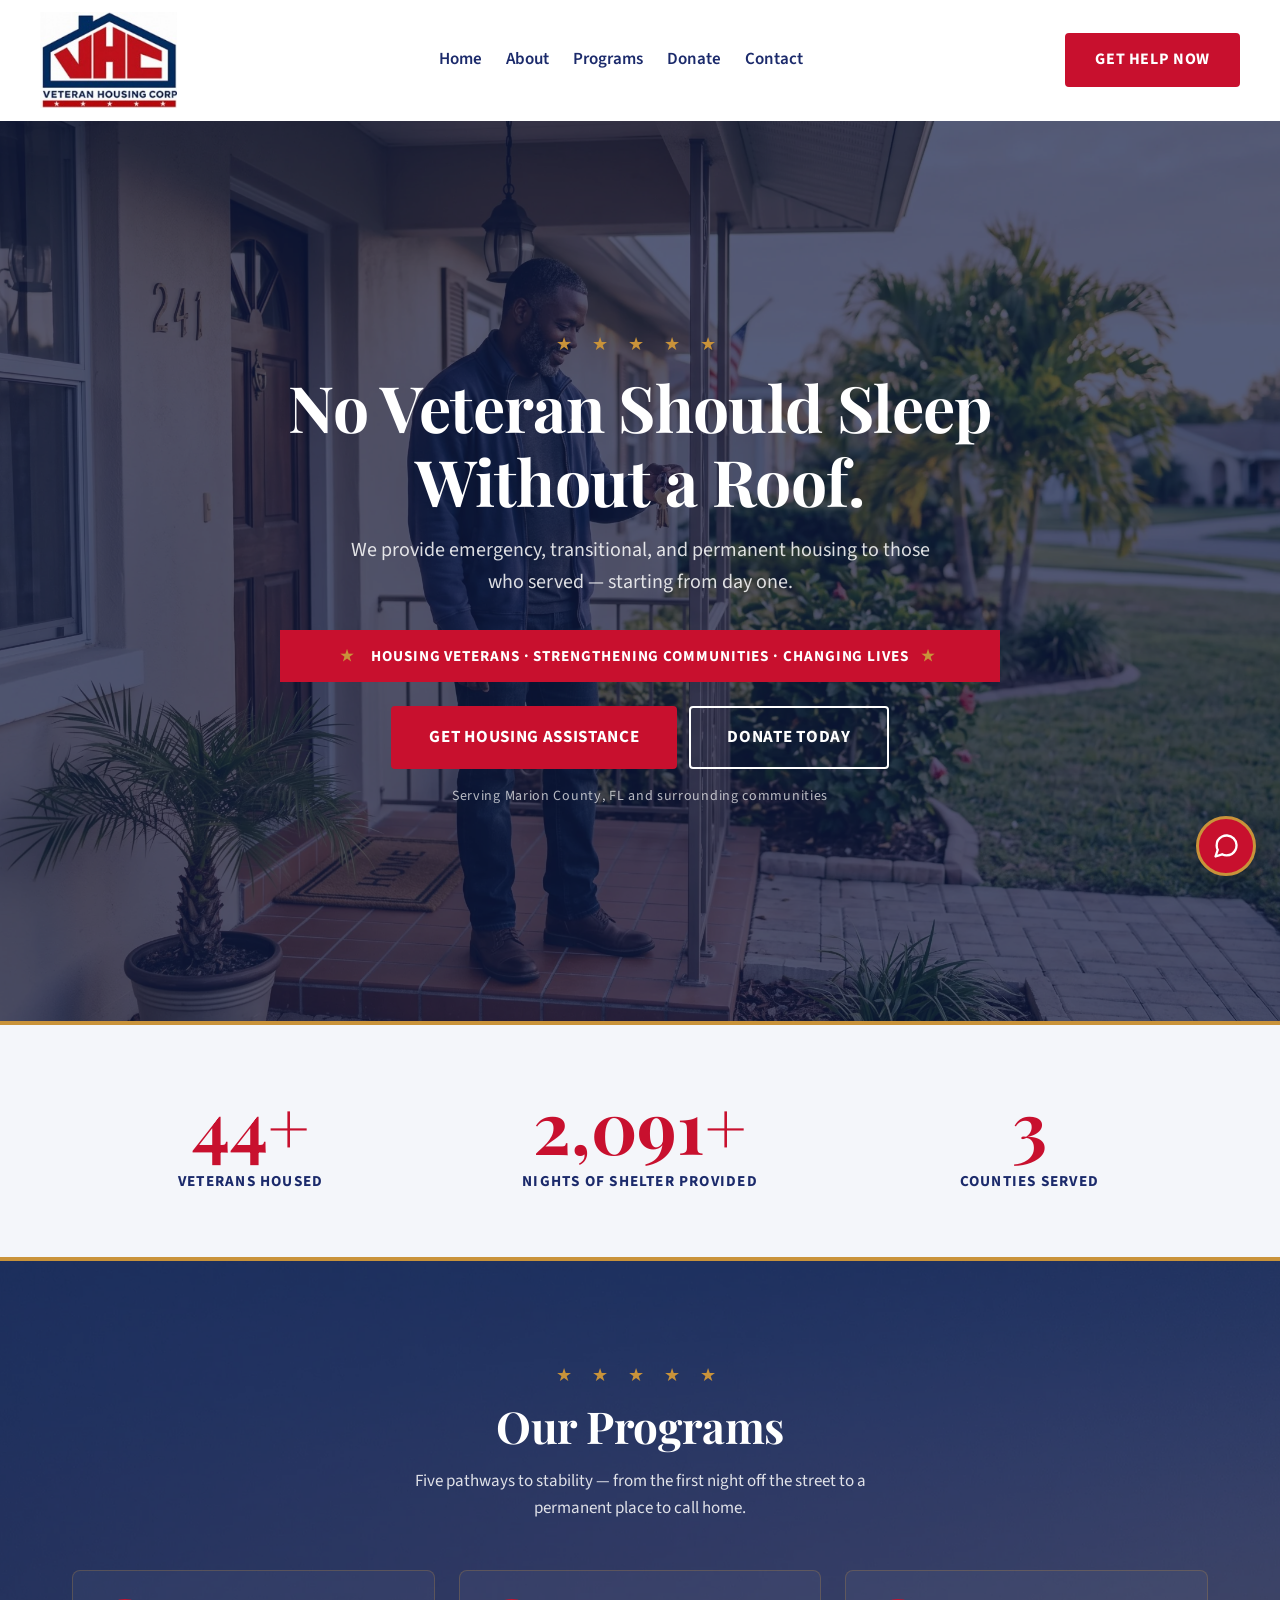
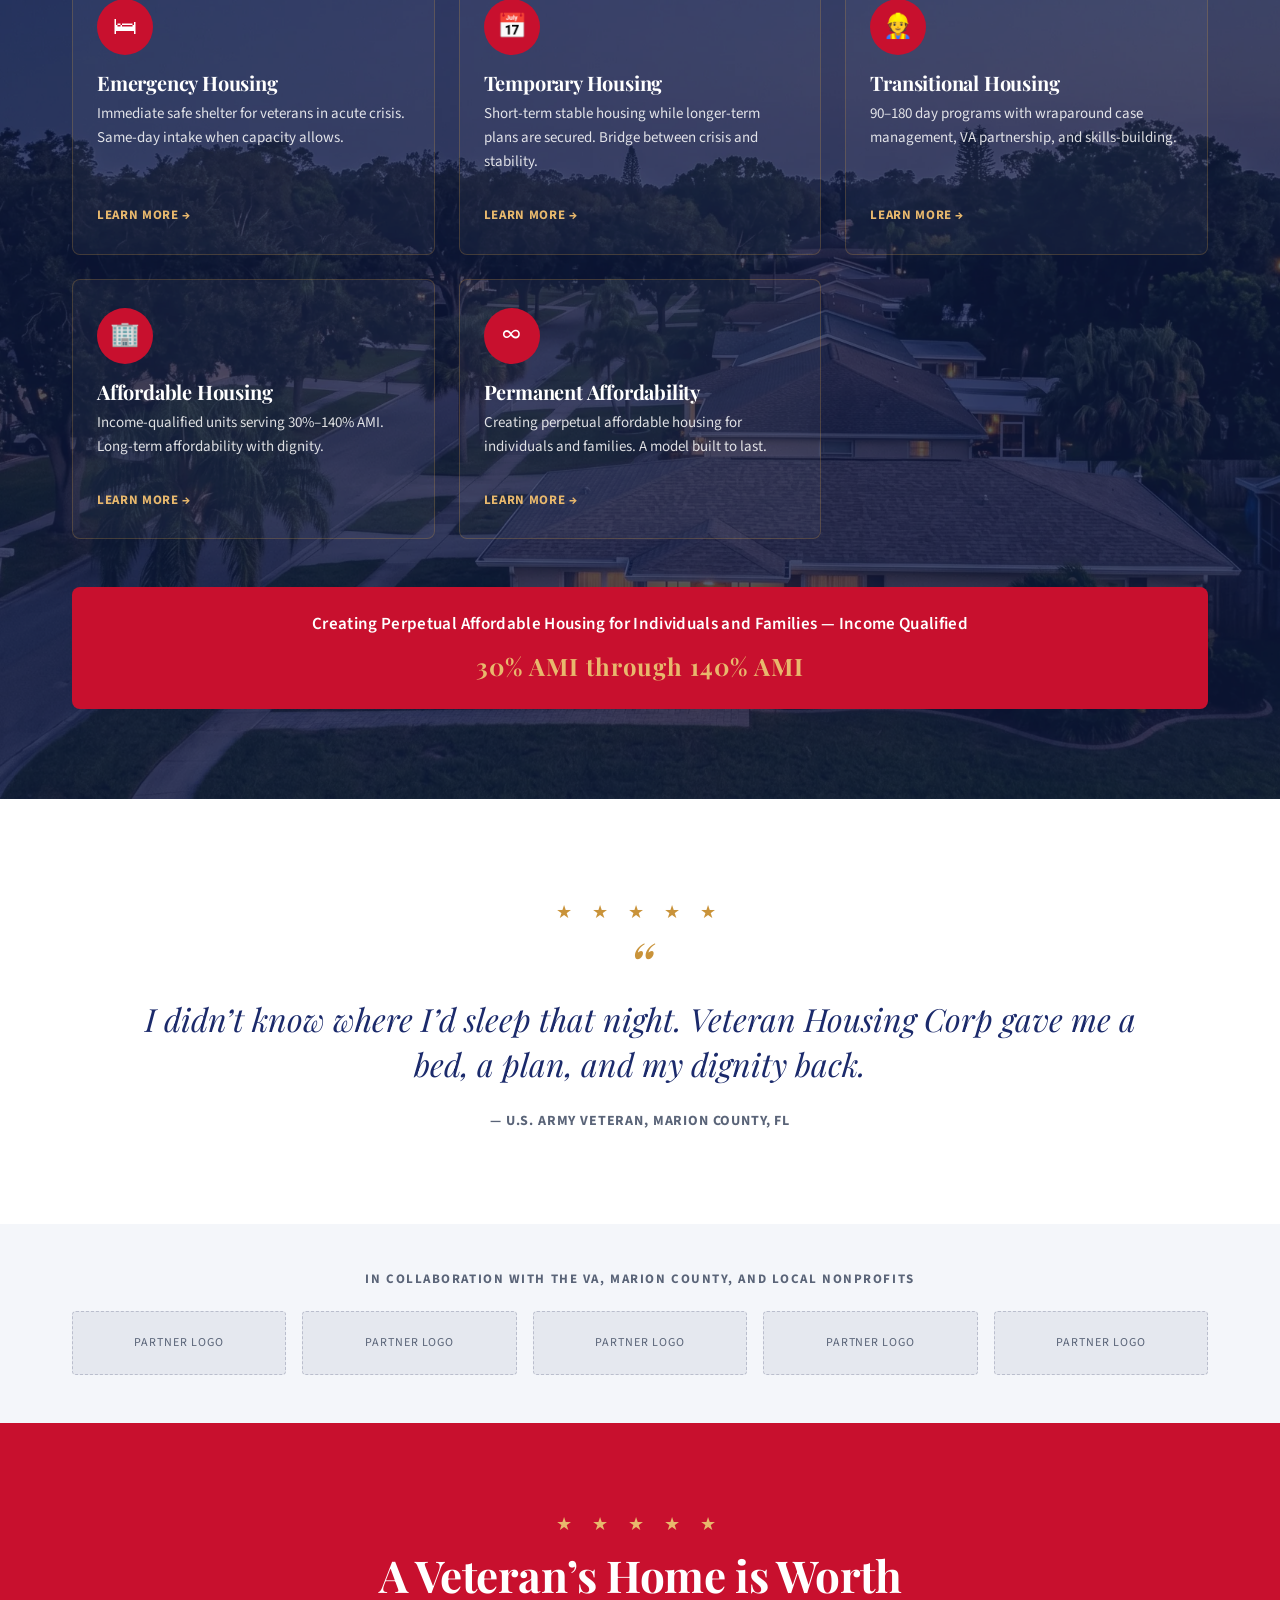
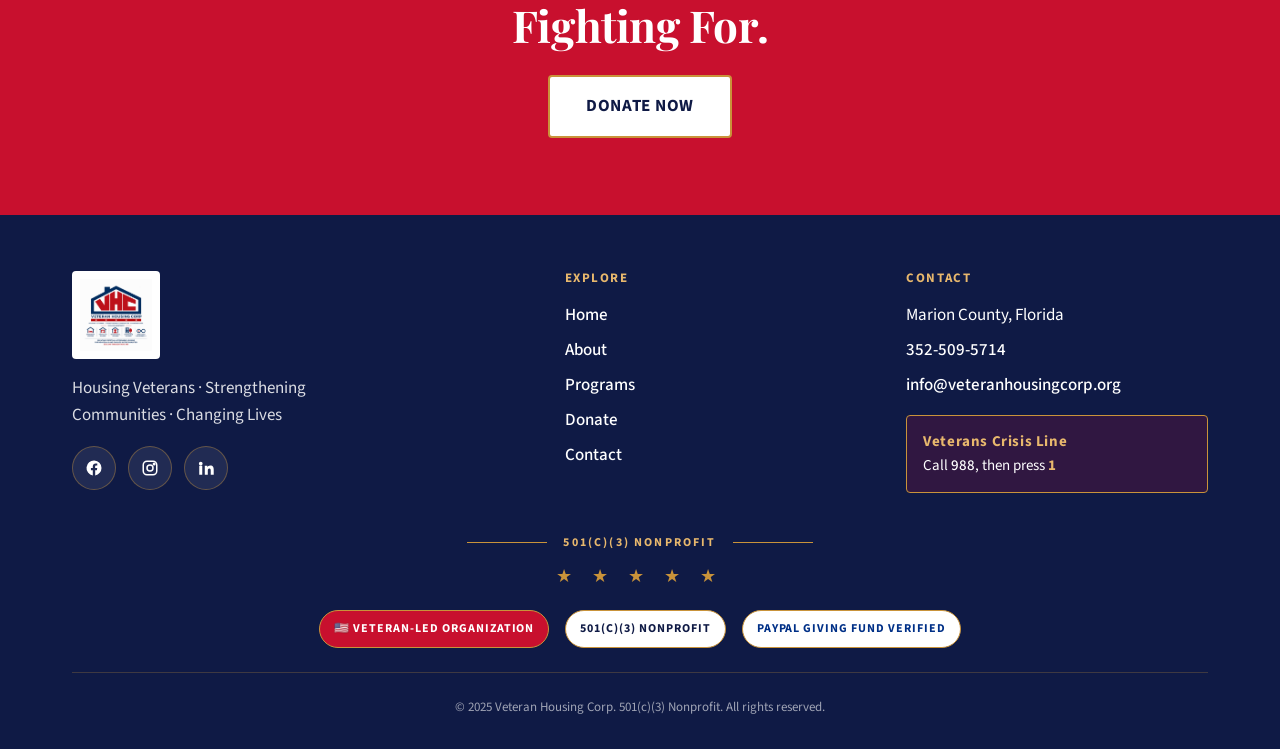
==== commit 22fd3390: "Remove .brand__text from header — logo carries the wordmark The new compact logo bakes "VETERAN HOUS" ====
--- a/index.html
+++ b/index.html
@@ -34,10 +34,6 @@
     <div class="container site-header__inner">
       <a class="brand" href="/" aria-label="Veteran Housing Corp home">
         <img src="/assets/vhc-logo-1.jpg" alt="Veteran Housing Corp logo">
-        <span class="brand__text">
-          <span class="brand__name">Veteran Housing Corp</span>
-          <span class="brand__tagline">Housing Veterans · Strengthening Communities · Changing Lives</span>
-        </span>
       </a>
       <nav class="nav-primary" aria-label="Primary">
         <ul>
--- a/css/styles.css
+++ b/css/styles.css
@@ -223,29 +223,6 @@
 @media (min-width: 1024px) {
   .brand img { height: 96px; }
 }
-.brand__text { display: none; }
-@media (min-width: 1024px) {
-  .brand__text {
-    display: block;
-    line-height: 1.2;
-  }
-  .brand__name {
-    font-family: var(--font-display);
-    font-weight: 700;
-    color: var(--color-navy);
-    font-size: 1.25rem;
-    letter-spacing: 0.01em;
-  }
-  .brand__tagline {
-    display: block;
-    font-size: 0.6875rem;
-    font-weight: 700;
-    letter-spacing: 0.12em;
-    text-transform: uppercase;
-    color: var(--color-text-muted);
-    margin-top: 2px;
-  }
-}
 
 .nav-primary {
   display: none;
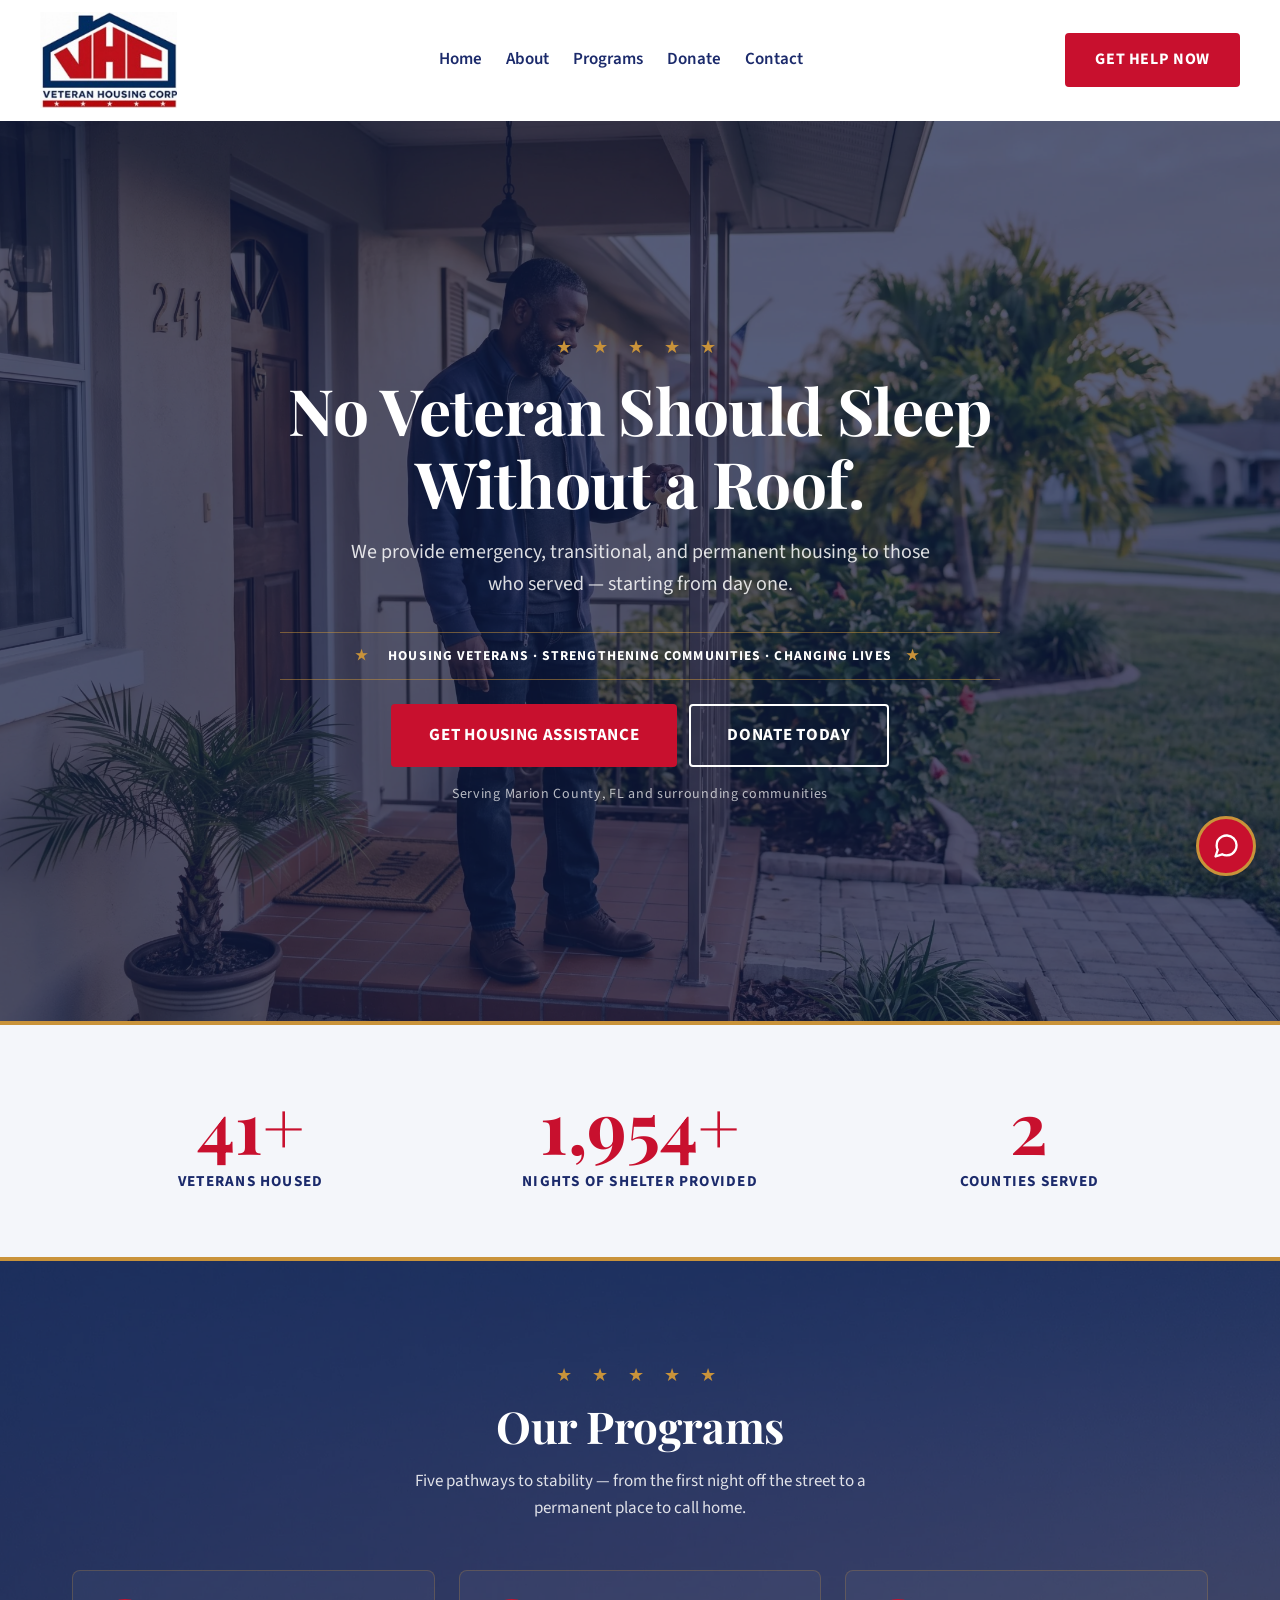
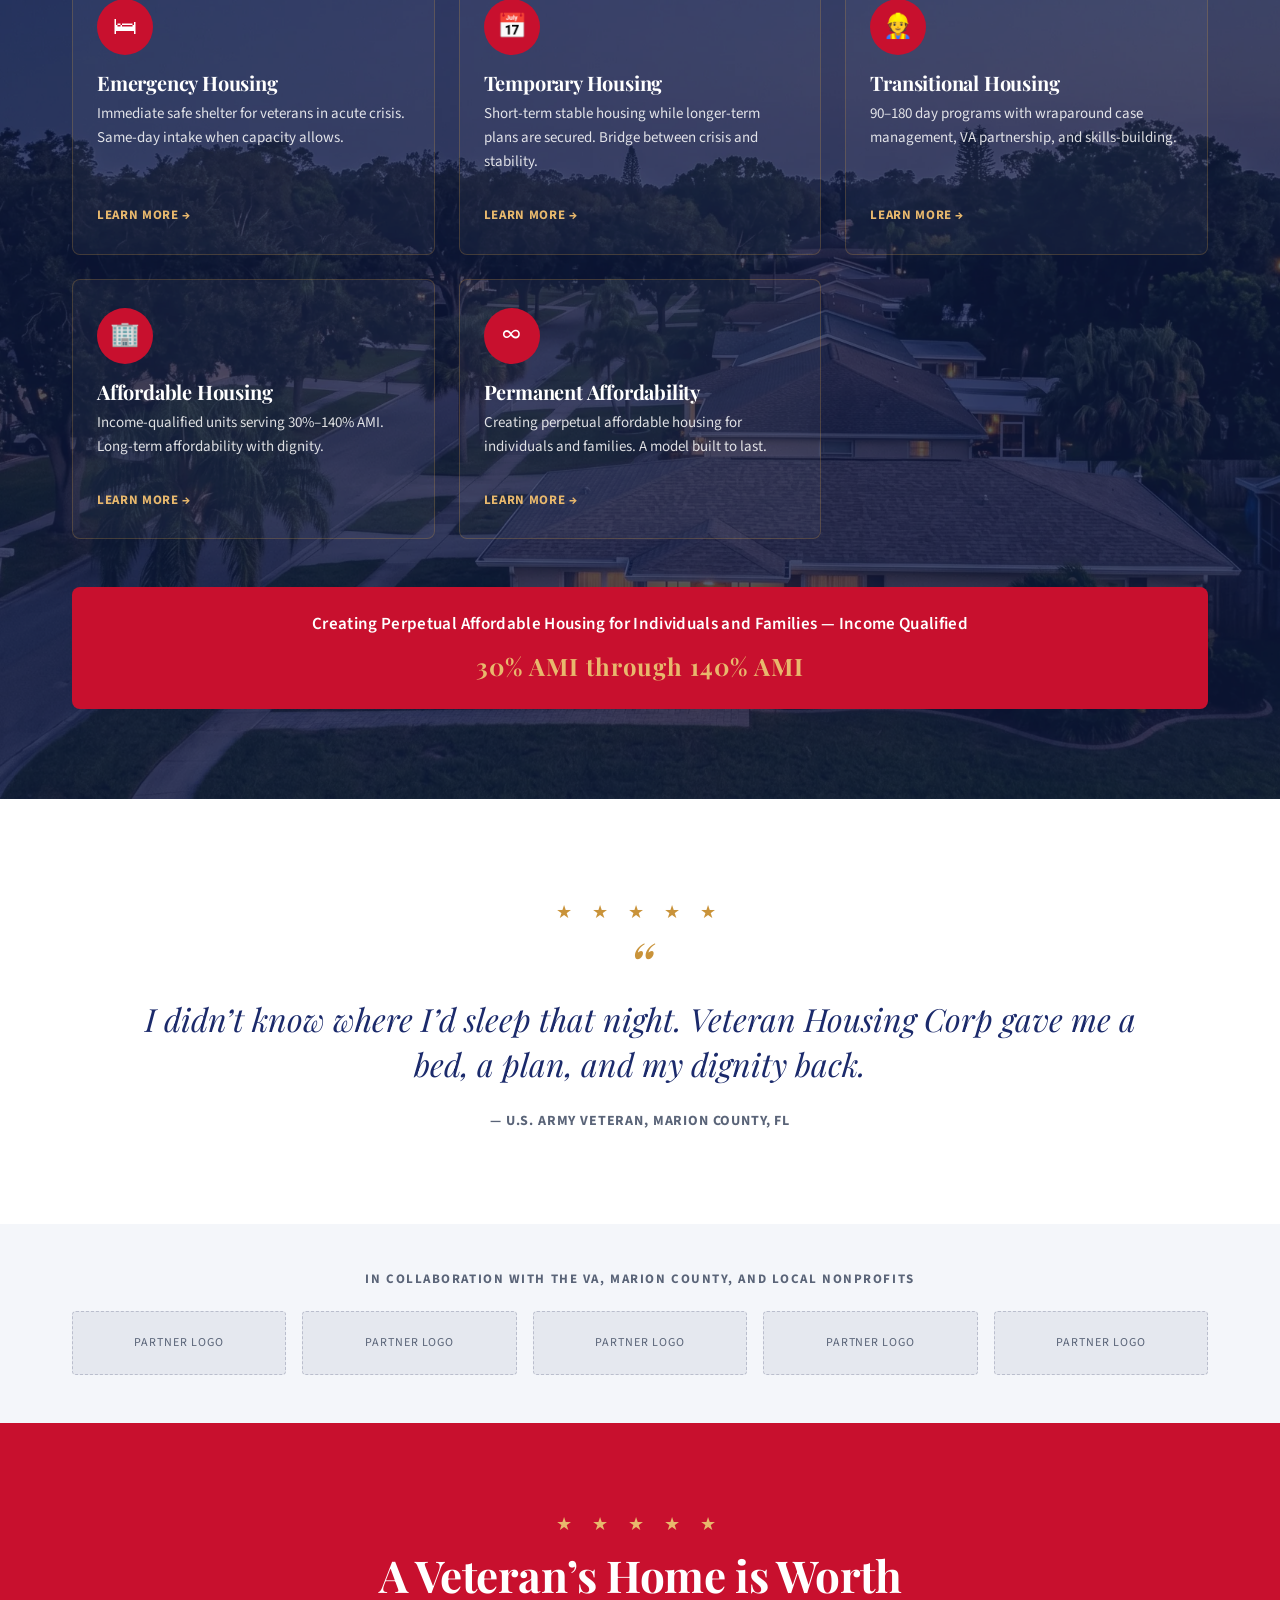
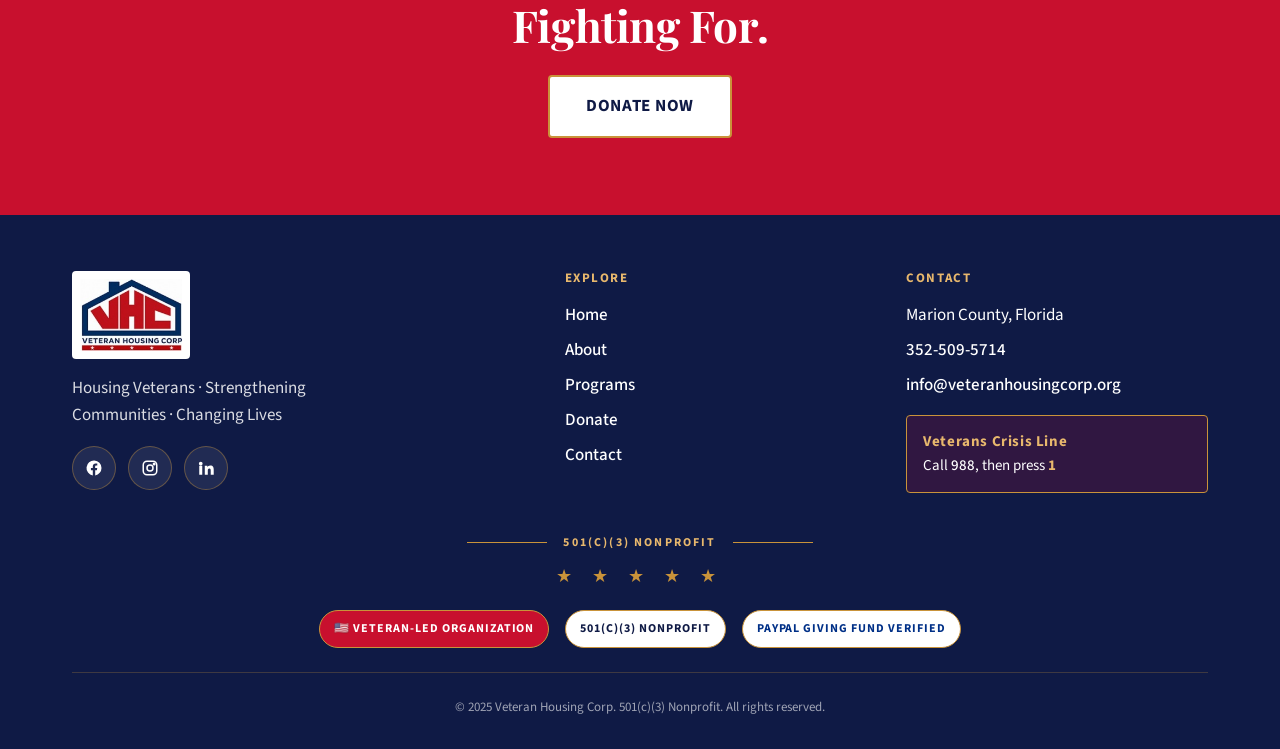
==== commit 6f32af69: "Swap footer logo to vhc-logo-1.jpg Footer brand image now uses the same compact horizontal logo as t" ====
--- a/index.html
+++ b/index.html
@@ -207,7 +207,7 @@
     <div class="container">
       <div class="footer-grid">
         <div class="footer-brand">
-          <img src="/assets/vhc-logo.jpg" alt="Veteran Housing Corp">
+          <img src="/assets/vhc-logo-1.jpg" alt="Veteran Housing Corp">
           <p>Housing Veterans · Strengthening Communities · Changing Lives</p>
           <div class="socials">
             <a href="#" aria-label="Facebook" rel="noopener">
--- a/css/styles.css
+++ b/css/styles.css
@@ -362,20 +362,22 @@
   margin: 0 auto 2rem;
 }
 .tagline-strip {
-  background: var(--color-red);
-  color: var(--color-white);
-  padding: 0.875rem 1.25rem;
+  background: transparent;
+  color: var(--color-white);
+  padding: 0.75rem 1.25rem;
   margin: 1.5rem auto;
   max-width: 720px;
   font-weight: 700;
-  letter-spacing: 0.06em;
-  text-transform: uppercase;
-  font-size: 0.95rem;
-  display: flex;
-  align-items: center;
-  justify-content: center;
-  gap: 0.75rem;
+  letter-spacing: 0.08em;
+  text-transform: uppercase;
+  font-size: 0.85rem;
+  display: flex;
+  align-items: center;
+  justify-content: center;
+  gap: 0.875rem;
   flex-wrap: wrap;
+  border-top: 1px solid rgba(201, 147, 58, 0.5);
+  border-bottom: 1px solid rgba(201, 147, 58, 0.5);
 }
 .tagline-strip .stars { color: var(--color-gold); letter-spacing: 0.4rem; }
 .hero__ctas {
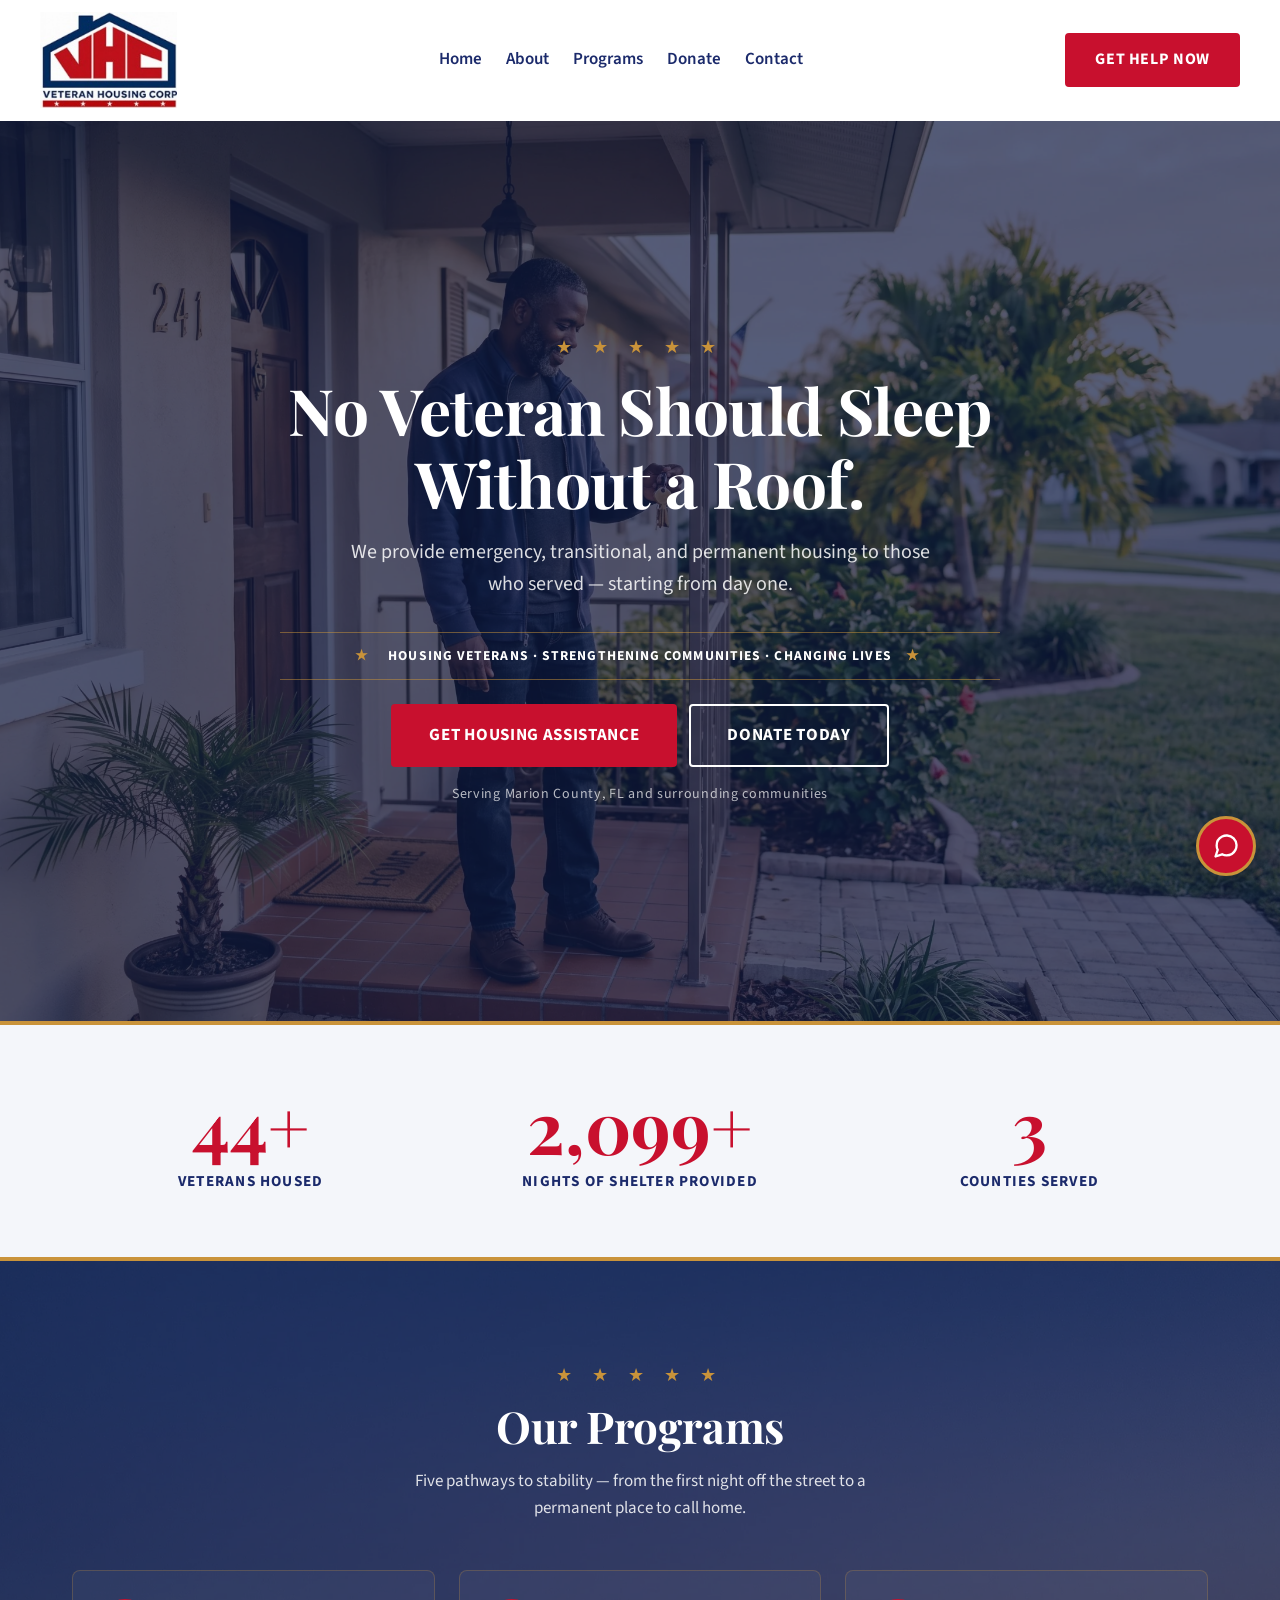
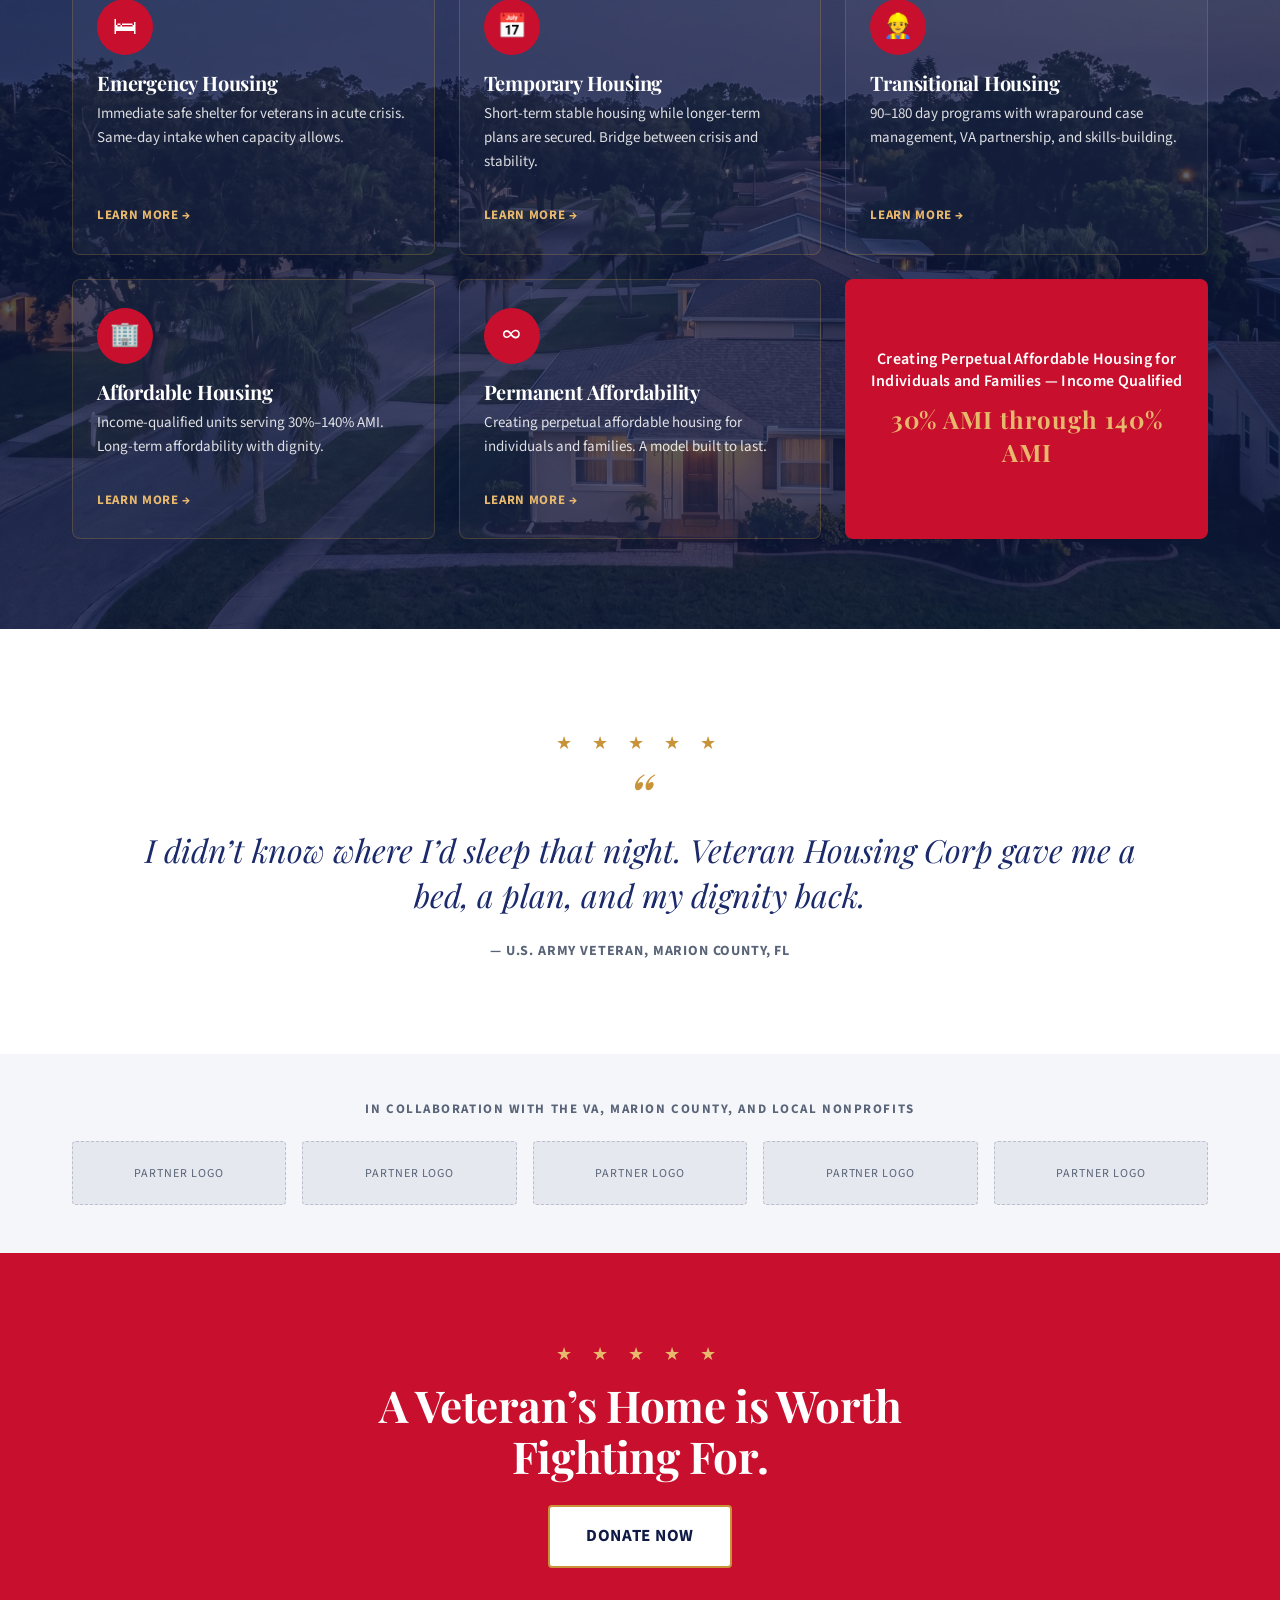
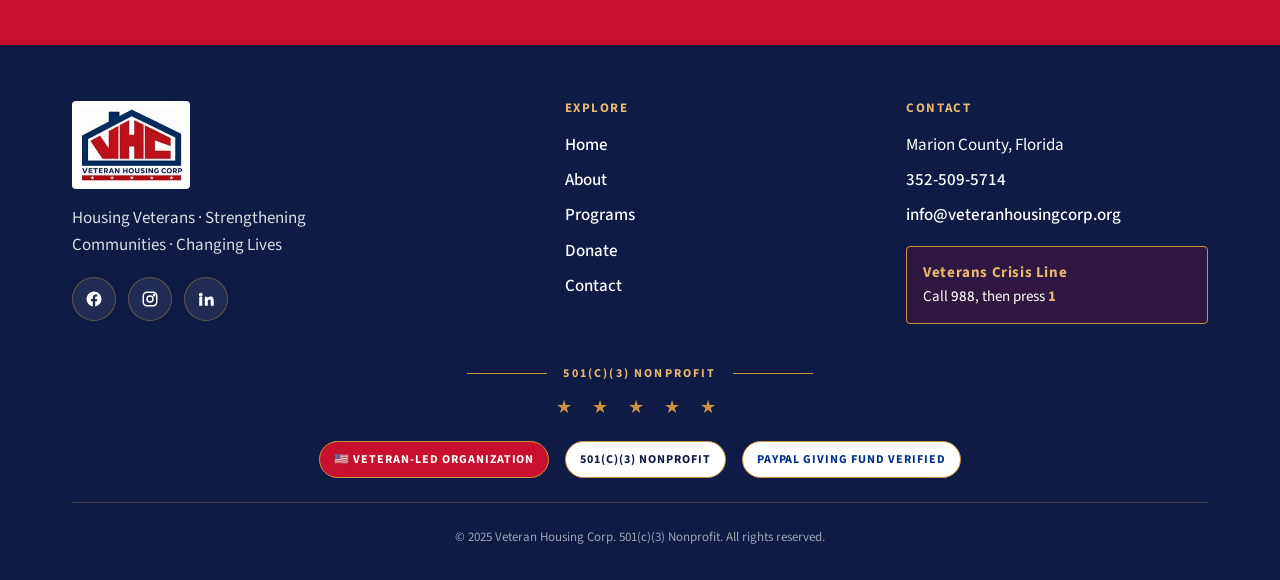
==== commit 3ffd5ef5: "Move AMI band into the service grid as the 6th tile The 5 service cards in a 3-column grid produced " ====
--- a/index.html
+++ b/index.html
@@ -156,12 +156,12 @@
             <p>Creating perpetual affordable housing for individuals and families. A model built to last.</p>
             <a class="service-card__link" href="/programs#permanent">Learn More →</a>
           </article>
-        </div>
-
-        <div class="ami-band">
-          <p>Creating Perpetual Affordable Housing for Individuals and Families — Income Qualified
-            <strong>30% AMI through 140% AMI</strong>
-          </p>
+
+          <div class="ami-band">
+            <p>Creating Perpetual Affordable Housing for Individuals and Families — Income Qualified
+              <strong>30% AMI through 140% AMI</strong>
+            </p>
+          </div>
         </div>
       </div>
     </section>
--- a/css/styles.css
+++ b/css/styles.css
@@ -501,19 +501,22 @@
 }
 .service-card__link:hover { color: var(--color-gold); }
 
-/* AMI band */
+/* AMI band — sixth tile in the service grid */
 .ami-band {
   background: var(--color-red);
   color: var(--color-white);
   text-align: center;
-  padding: 1.5rem 1rem;
-  margin-top: 3rem;
+  padding: 1.75rem 1.5rem;
   border-radius: var(--radius-lg);
-}
-.ami-band p { margin: 0; font-weight: 600; font-size: 1.0625rem; letter-spacing: 0.02em; }
+  display: flex;
+  flex-direction: column;
+  justify-content: center;
+  align-items: center;
+}
+.ami-band p { margin: 0; font-weight: 600; font-size: 1rem; letter-spacing: 0.02em; line-height: 1.4; }
 .ami-band strong {
   display: block;
-  margin-top: 0.5rem;
+  margin-top: 0.625rem;
   color: var(--color-gold-light);
   font-family: var(--font-display);
   font-size: 1.5rem;
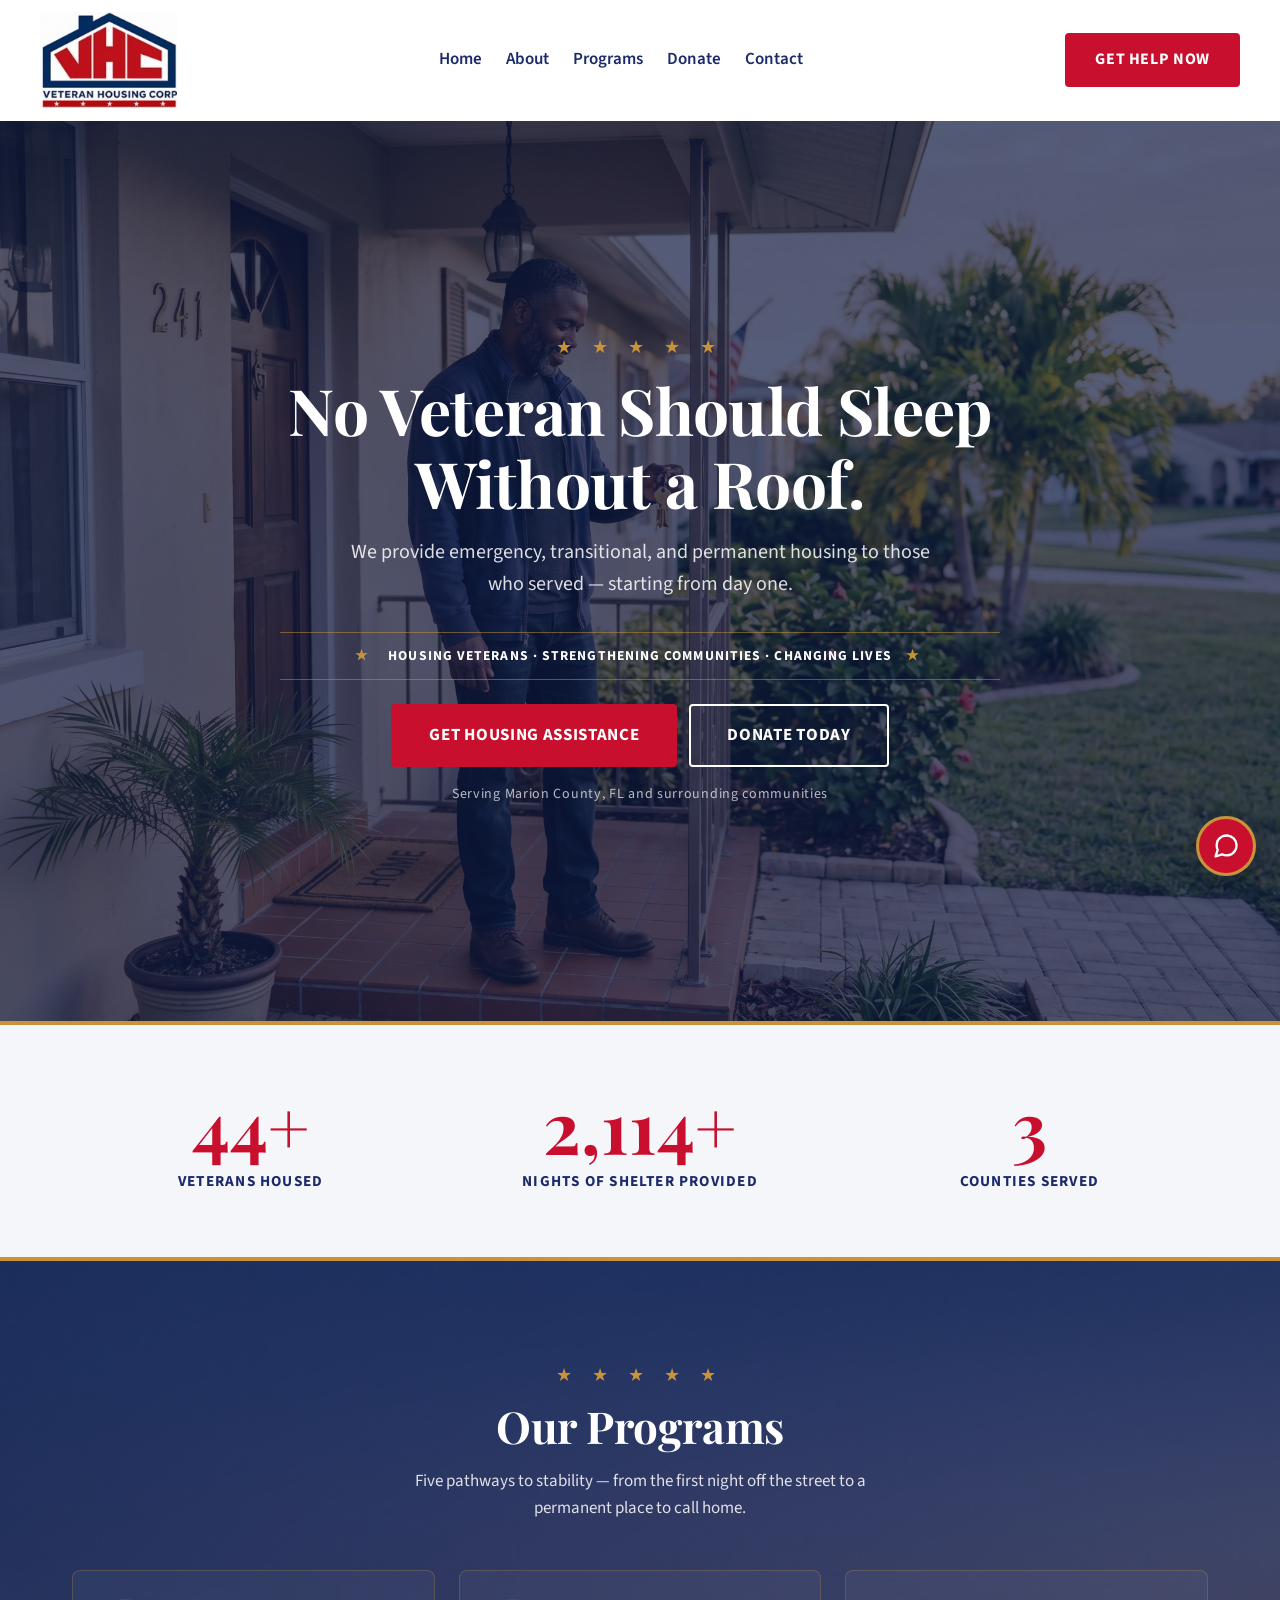
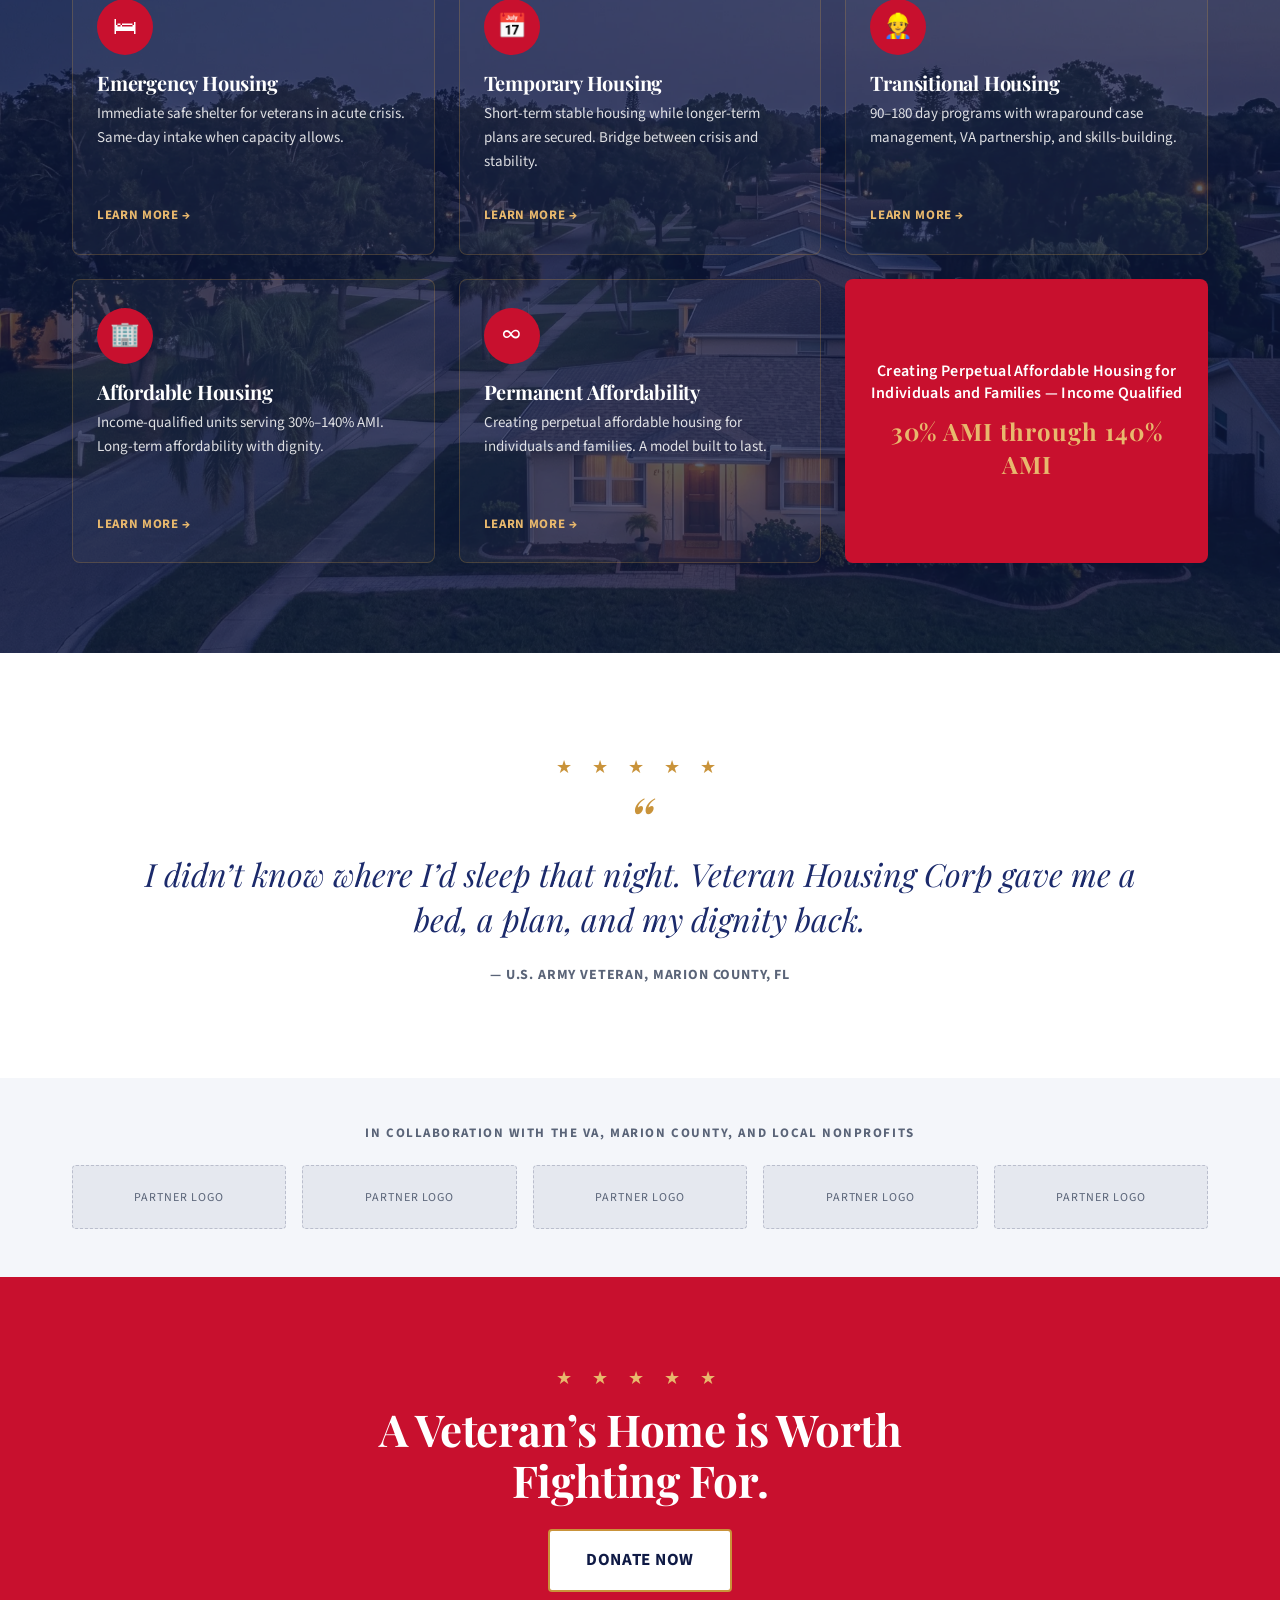
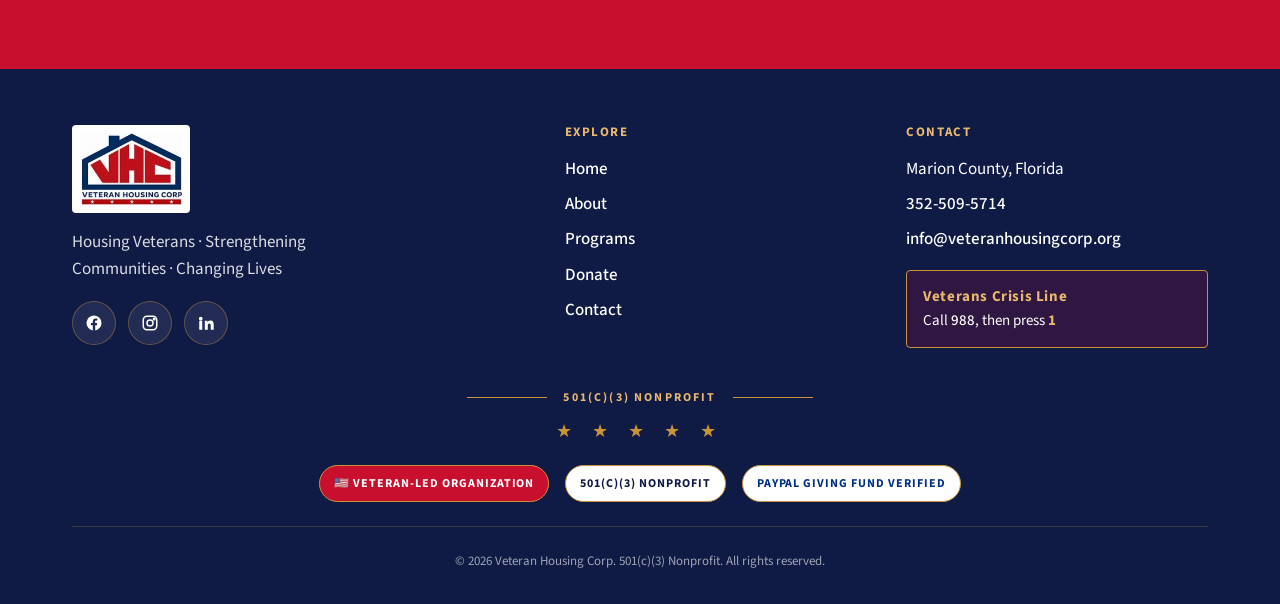
==== commit a72055a5: "Bump footer copyright year to 2026 Co-Authored-By: Claude Opus 4.7 (1M context) <noreply@anthropic.c" ====
--- a/index.html
+++ b/index.html
@@ -255,7 +255,7 @@
         <span class="badge badge--paypal">PayPal Giving Fund Verified</span>
       </div>
 
-      <p class="copyright">© 2025 Veteran Housing Corp. 501(c)(3) Nonprofit. All rights reserved.</p>
+      <p class="copyright">© 2026 Veteran Housing Corp. 501(c)(3) Nonprofit. All rights reserved.</p>
     </div>
   </footer>
   <!-- END SHARED FOOTER -->
--- a/css/styles.css
+++ b/css/styles.css
@@ -316,7 +316,7 @@
   font-weight: 800;
   letter-spacing: 0.08em;
   text-transform: uppercase;
-  padding: 1rem;
+  padding: 1rem 1rem max(1rem, env(safe-area-inset-bottom));
   z-index: 90;
   box-shadow: 0 -4px 16px rgba(0,0,0,0.25);
   text-decoration: none;
@@ -326,7 +326,7 @@
   .mobile-help-bar { display: none; }
 }
 @media (max-width: 1023px) {
-  body { padding-bottom: 64px; }
+  body { padding-bottom: calc(64px + env(safe-area-inset-bottom)); }
 }
 
 /* ---------- Hero ---------- */
@@ -451,6 +451,7 @@
   display: grid;
   grid-template-columns: 1fr;
   gap: 1.5rem;
+  grid-auto-rows: 1fr;
 }
 @media (min-width: 640px) { .service-grid { grid-template-columns: repeat(2, 1fr); } }
 @media (min-width: 1024px) { .service-grid { grid-template-columns: repeat(3, 1fr); } }
@@ -1204,12 +1205,15 @@
 .chatbot {
   position: fixed;
   right: 24px;
-  bottom: 24px;
+  bottom: max(24px, env(safe-area-inset-bottom));
   z-index: 95;
   font-family: var(--font-body);
 }
 @media (max-width: 1023px) {
-  .chatbot { right: 16px; bottom: 80px; }
+  .chatbot {
+    right: 16px;
+    bottom: calc(80px + env(safe-area-inset-bottom));
+  }
 }
 
 .chatbot__toggle {
@@ -1238,7 +1242,7 @@
   width: 380px;
   max-width: calc(100vw - 32px);
   height: 560px;
-  max-height: calc(100vh - 160px);
+  max-height: min(calc(100vh - 160px), 680px);
   background: var(--color-white);
   border-radius: var(--radius-lg);
   box-shadow: 0 20px 60px rgba(0,0,0,0.35);
@@ -1249,11 +1253,32 @@
 }
 .chatbot[aria-expanded="true"] .chatbot__panel { display: flex; }
 
+/* Landscape phones — give the panel more vertical room */
+@media (max-height: 640px) {
+  .chatbot__panel {
+    height: auto;
+    max-height: calc(100vh - 120px);
+  }
+}
+
+/* Very small viewports — slide up as a near-full-width sheet */
+@media (max-width: 480px) {
+  .chatbot[aria-expanded="true"] .chatbot__panel {
+    position: fixed;
+    inset: max(64px, env(safe-area-inset-top)) 8px calc(80px + env(safe-area-inset-bottom)) 8px;
+    width: auto;
+    max-width: none;
+    height: auto;
+    max-height: none;
+  }
+}
+
 .chatbot__header {
   background: var(--color-navy-dark);
   color: var(--color-white);
   padding: 1rem 1.25rem;
   border-bottom: 2px solid var(--color-gold);
+  flex-shrink: 0;
 }
 .chatbot__header strong {
   display: block;
@@ -1278,12 +1303,14 @@
   color: var(--color-text-body);
   text-align: center;
   line-height: 1.4;
+  flex-shrink: 0;
 }
 .chatbot__crisis-banner strong { color: var(--color-red); }
 .chatbot__crisis-banner a { color: var(--color-red); font-weight: 700; }
 
 .chatbot__messages {
-  flex: 1;
+  flex: 1 1 auto;
+  min-height: 60px;
   overflow-y: auto;
   padding: 1rem;
   background: var(--color-off-white);
@@ -1323,20 +1350,24 @@
   padding: 0.75rem 1rem 1rem;
   background: var(--color-off-white);
   border-top: 1px solid rgba(15, 26, 69, 0.08);
+  max-height: 50%;
+  overflow-y: auto;
 }
 .chatbot__quick-reply {
   background: var(--color-white);
   color: var(--color-navy);
   border: 1.5px solid var(--color-navy);
   border-radius: 999px;
-  padding: 0.625rem 1rem;
+  padding: 0.75rem 1rem;
   font-size: 0.875rem;
   font-weight: 600;
   text-align: left;
   cursor: pointer;
   transition: background 0.15s ease, color 0.15s ease;
   text-decoration: none;
-  display: block;
+  display: flex;
+  align-items: center;
+  min-height: 44px;
 }
 .chatbot__quick-reply:hover,
 .chatbot__quick-reply:focus-visible {
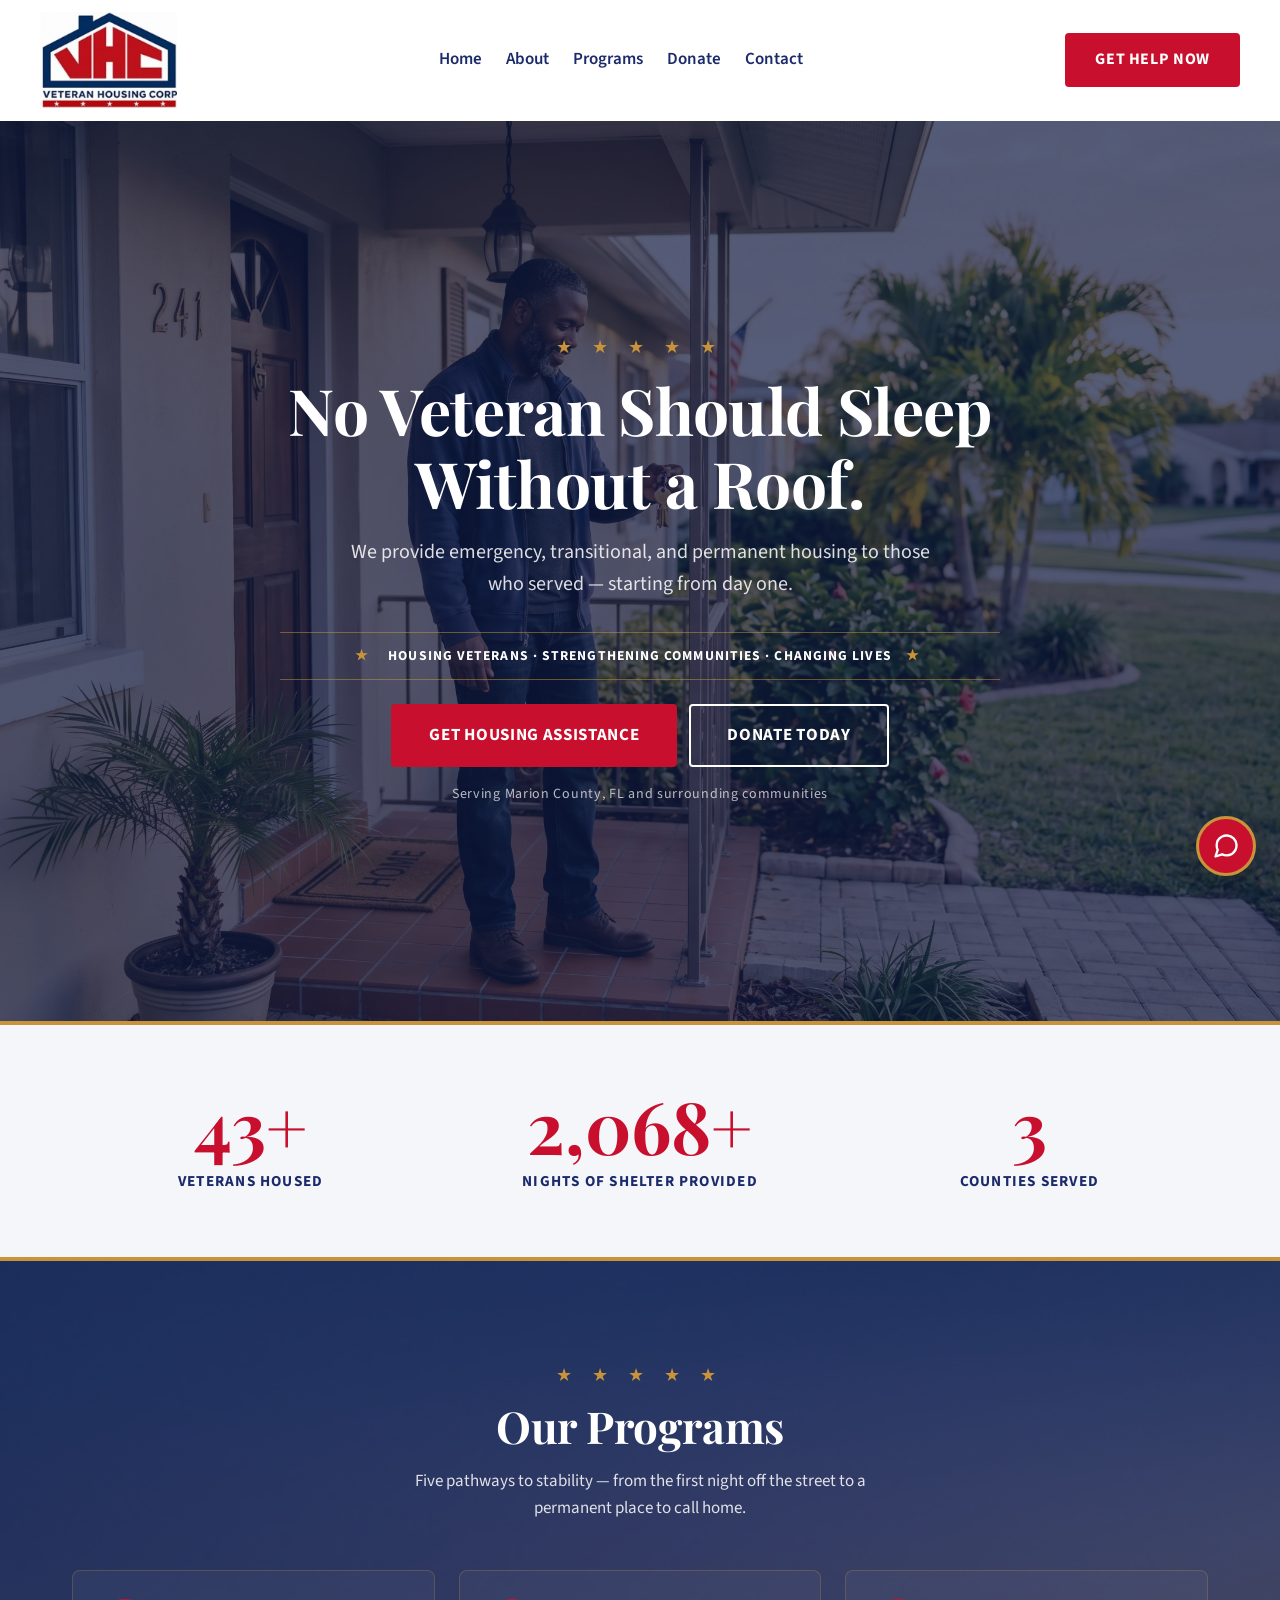
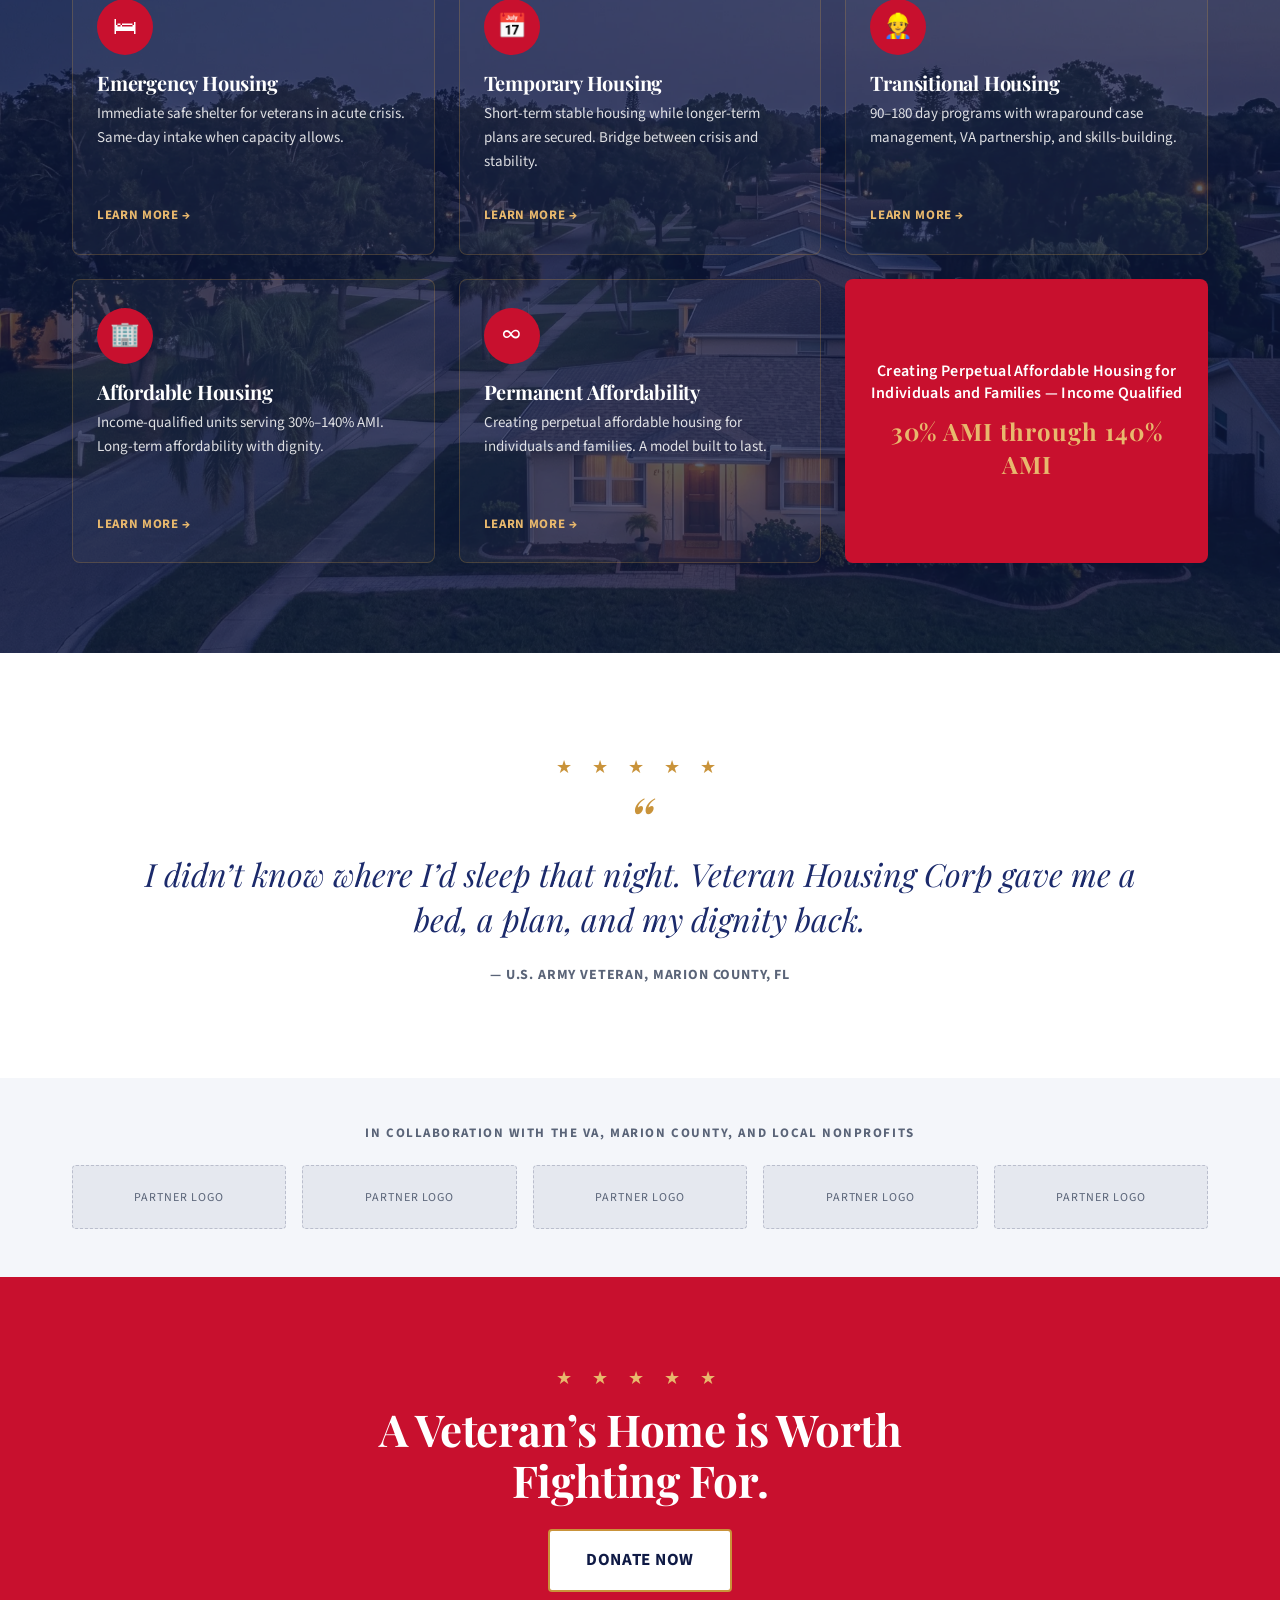
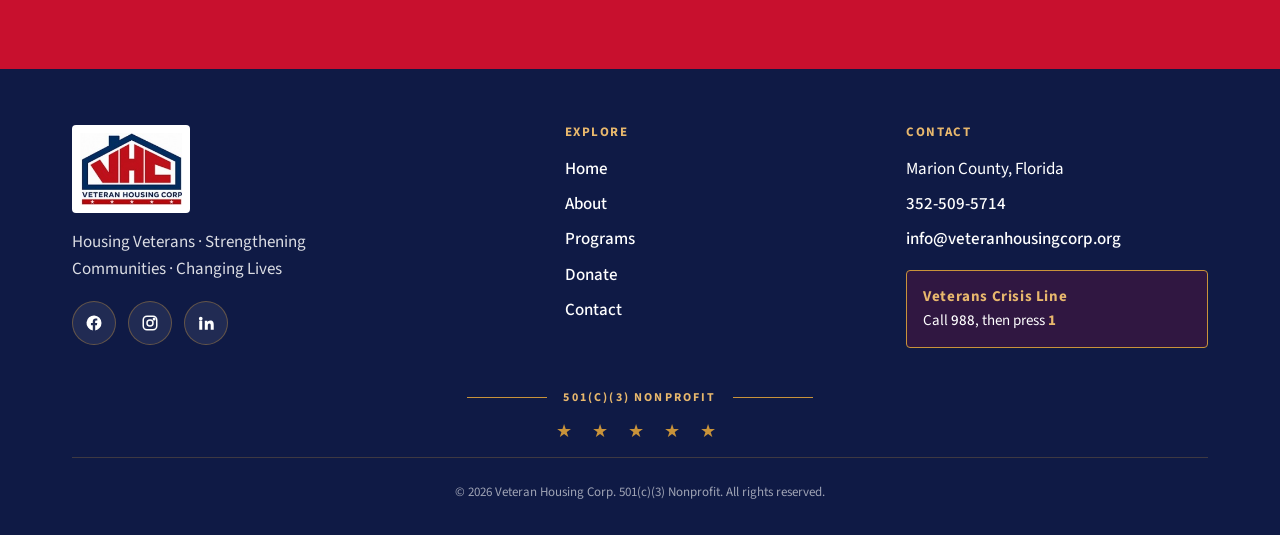
==== commit 6a09aa27: "Remove trust-badge pills from footer on all pages The "Veteran-Led Organization", "501(c)(3) Nonprof" ====
--- a/index.html
+++ b/index.html
@@ -249,12 +249,6 @@
 
       <div class="flanked-tag">501(c)(3) Nonprofit</div>
       <div class="star-divider" aria-hidden="true">★ ★ ★ ★ ★</div>
-      <div class="footer-badges">
-        <span class="badge badge--veteran-led">🇺🇸 Veteran-Led Organization</span>
-        <span class="badge badge--nonprofit">501(c)(3) Nonprofit</span>
-        <span class="badge badge--paypal">PayPal Giving Fund Verified</span>
-      </div>
-
       <p class="copyright">© 2026 Veteran Housing Corp. 501(c)(3) Nonprofit. All rights reserved.</p>
     </div>
   </footer>
--- a/css/styles.css
+++ b/css/styles.css
@@ -664,14 +664,6 @@
   max-width: 80px;
 }
 
-.footer-badges {
-  display: flex;
-  justify-content: center;
-  gap: 1rem;
-  flex-wrap: wrap;
-  margin: 1.5rem 0 1.5rem;
-}
-
 .socials {
   display: flex;
   gap: 0.75rem;
@@ -700,37 +692,6 @@
   border-top: 1px solid rgba(201,147,58,0.25);
 }
 
-/* ---------- Badges ---------- */
-.badge {
-  display: inline-flex;
-  align-items: center;
-  gap: 0.5rem;
-  padding: 0.5rem 0.875rem;
-  border-radius: 999px;
-  font-size: 0.75rem;
-  font-weight: 700;
-  text-transform: uppercase;
-  letter-spacing: 0.08em;
-  border: 1px solid var(--color-gold);
-  white-space: nowrap;
-}
-.badge--veteran-led {
-  background: var(--color-red);
-  color: var(--color-white);
-  border-color: var(--color-gold);
-}
-.badge--nonprofit {
-  background: var(--color-white);
-  color: var(--color-navy-dark);
-  border-color: var(--color-gold);
-}
-.badge--paypal {
-  background: var(--color-white);
-  color: #003087;
-  border-color: var(--color-gold);
-}
-.badge svg { width: 14px; height: 14px; }
-
 /* ---------- About page ---------- */
 .page-hero {
   background: var(--color-navy-dark);
@@ -740,7 +701,6 @@
 }
 .page-hero h1 { color: var(--color-white); }
 .page-hero p { color: rgba(255,255,255,0.85); max-width: 60ch; margin: 0 auto; }
-.page-hero .footer-badges { margin-top: 2rem; }
 
 .mission-quote {
   font-family: var(--font-display);
@@ -751,9 +711,6 @@
   max-width: 60ch;
   margin: 0 auto;
   line-height: 1.4;
-  padding-left: 1rem;
-  border-left: 4px solid var(--color-gold);
-  text-align: left;
 }
 
 .three-pillars {
@@ -1261,11 +1218,14 @@
   }
 }
 
-/* Very small viewports — slide up as a near-full-width sheet */
+/* Very small viewports — slide up as a near-full-width sheet.
+   --header-actual is set in JS from site-header.offsetHeight so the panel
+   sits below whatever the header actually renders as (the new logo makes
+   it taller than the CSS min-height suggests). */
 @media (max-width: 480px) {
   .chatbot[aria-expanded="true"] .chatbot__panel {
     position: fixed;
-    inset: max(64px, env(safe-area-inset-top)) 8px calc(80px + env(safe-area-inset-bottom)) 8px;
+    inset: calc(var(--header-actual, 96px) + 12px) 8px calc(80px + env(safe-area-inset-bottom)) 8px;
     width: auto;
     max-width: none;
     height: auto;
@@ -1276,10 +1236,15 @@
 .chatbot__header {
   background: var(--color-navy-dark);
   color: var(--color-white);
-  padding: 1rem 1.25rem;
+  padding: 0.875rem 0.75rem 0.875rem 1.25rem;
   border-bottom: 2px solid var(--color-gold);
   flex-shrink: 0;
-}
+  display: flex;
+  align-items: center;
+  justify-content: space-between;
+  gap: 0.75rem;
+}
+.chatbot__title-block { min-width: 0; }
 .chatbot__header strong {
   display: block;
   font-family: var(--font-display);
@@ -1294,6 +1259,23 @@
   color: var(--color-gold-light);
   margin-top: 2px;
 }
+.chatbot__close {
+  width: 36px;
+  height: 36px;
+  border: 0;
+  background: transparent;
+  color: var(--color-white);
+  border-radius: 50%;
+  display: inline-flex;
+  align-items: center;
+  justify-content: center;
+  cursor: pointer;
+  transition: background 0.15s ease;
+  flex-shrink: 0;
+}
+.chatbot__close:hover { background: rgba(255,255,255,0.15); }
+.chatbot__close:focus-visible { outline-color: var(--color-white); }
+.chatbot__close svg { width: 20px; height: 20px; }
 
 .chatbot__crisis-banner {
   background: rgba(200, 16, 46, 0.1);
@@ -1345,12 +1327,14 @@
 
 .chatbot__quick-replies {
   display: flex;
-  flex-direction: column;
-  gap: 0.5rem;
-  padding: 0.75rem 1rem 1rem;
+  flex-direction: row;
+  flex-wrap: wrap;
+  justify-content: center;
+  gap: 0.375rem;
+  padding: 0.5rem 0.75rem 0.75rem;
   background: var(--color-off-white);
   border-top: 1px solid rgba(15, 26, 69, 0.08);
-  max-height: 50%;
+  max-height: 32%;
   overflow-y: auto;
 }
 .chatbot__quick-reply {
@@ -1358,16 +1342,19 @@
   color: var(--color-navy);
   border: 1.5px solid var(--color-navy);
   border-radius: 999px;
-  padding: 0.75rem 1rem;
-  font-size: 0.875rem;
+  padding: 0.375rem 0.75rem;
+  font-size: 0.8125rem;
   font-weight: 600;
-  text-align: left;
+  text-align: center;
   cursor: pointer;
   transition: background 0.15s ease, color 0.15s ease;
   text-decoration: none;
-  display: flex;
-  align-items: center;
-  min-height: 44px;
+  display: inline-flex;
+  align-items: center;
+  justify-content: center;
+  min-height: 36px;
+  white-space: normal;
+  line-height: 1.25;
 }
 .chatbot__quick-reply:hover,
 .chatbot__quick-reply:focus-visible {
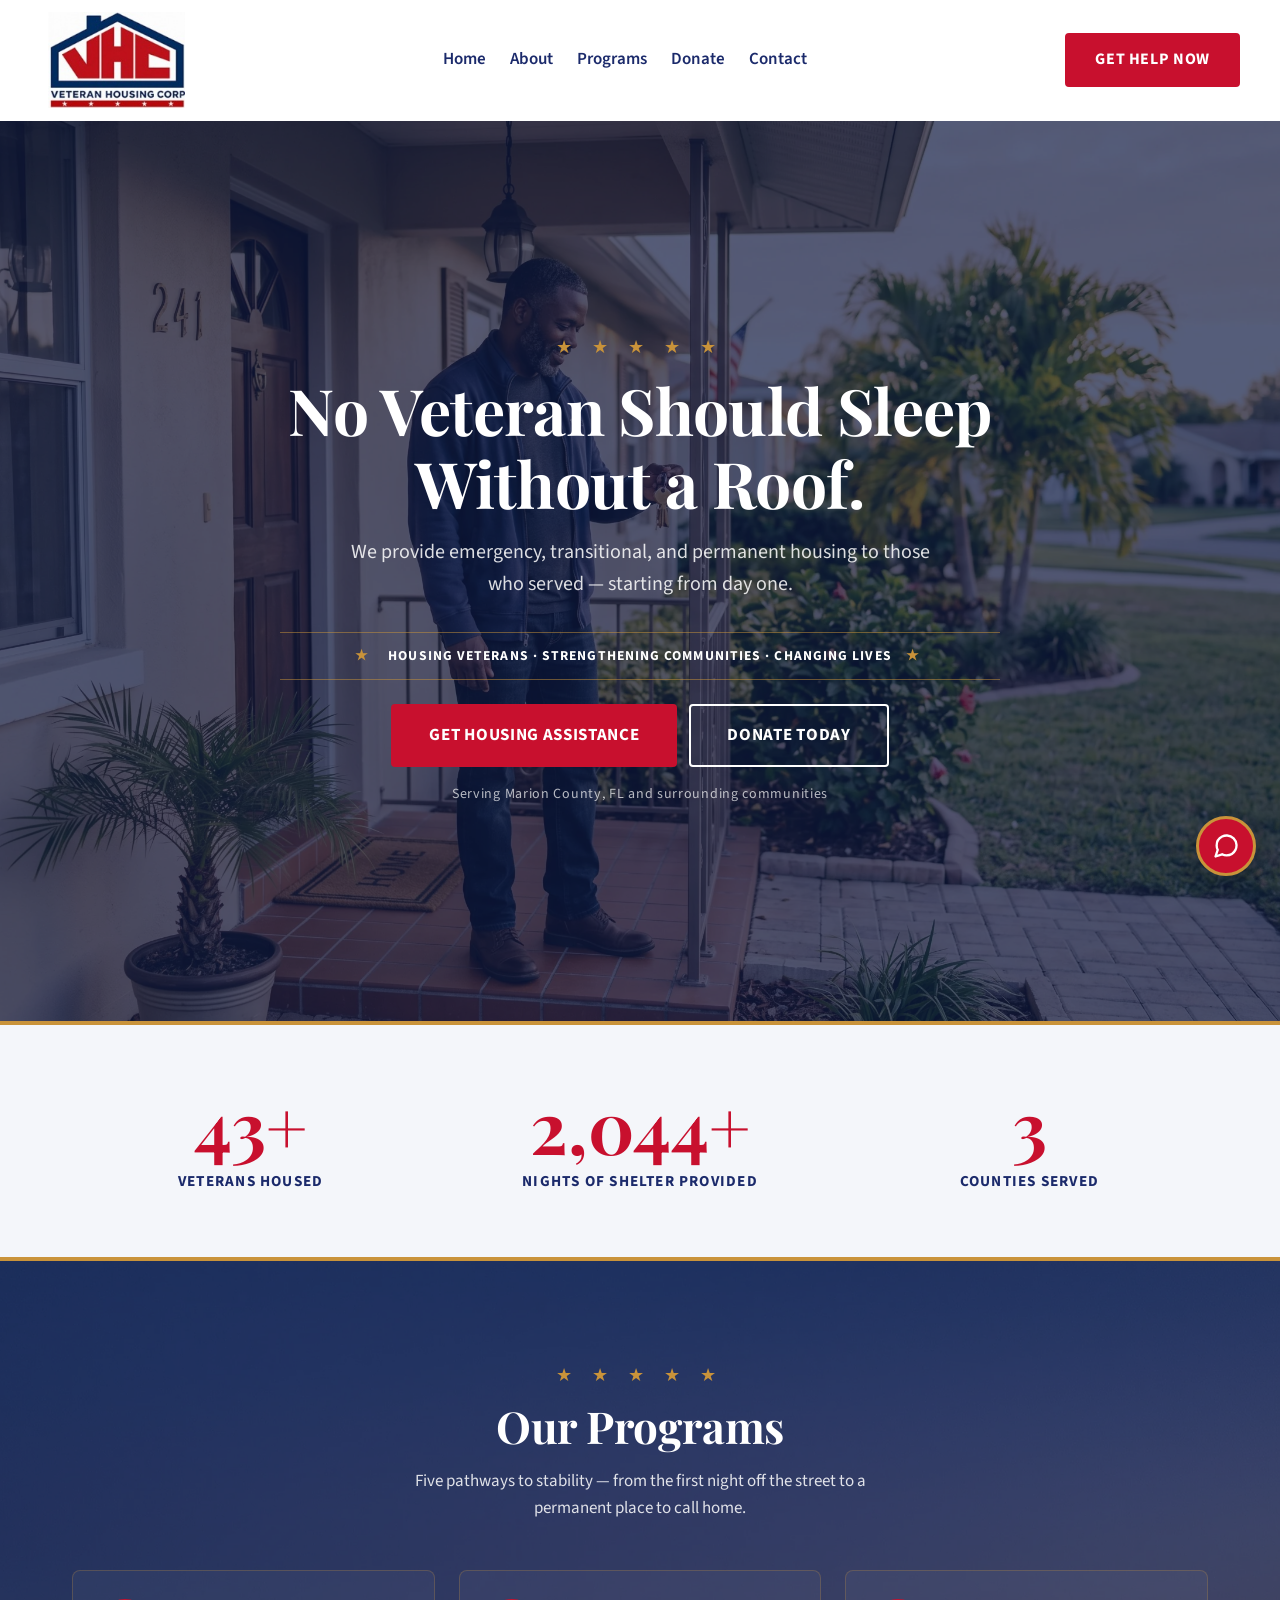
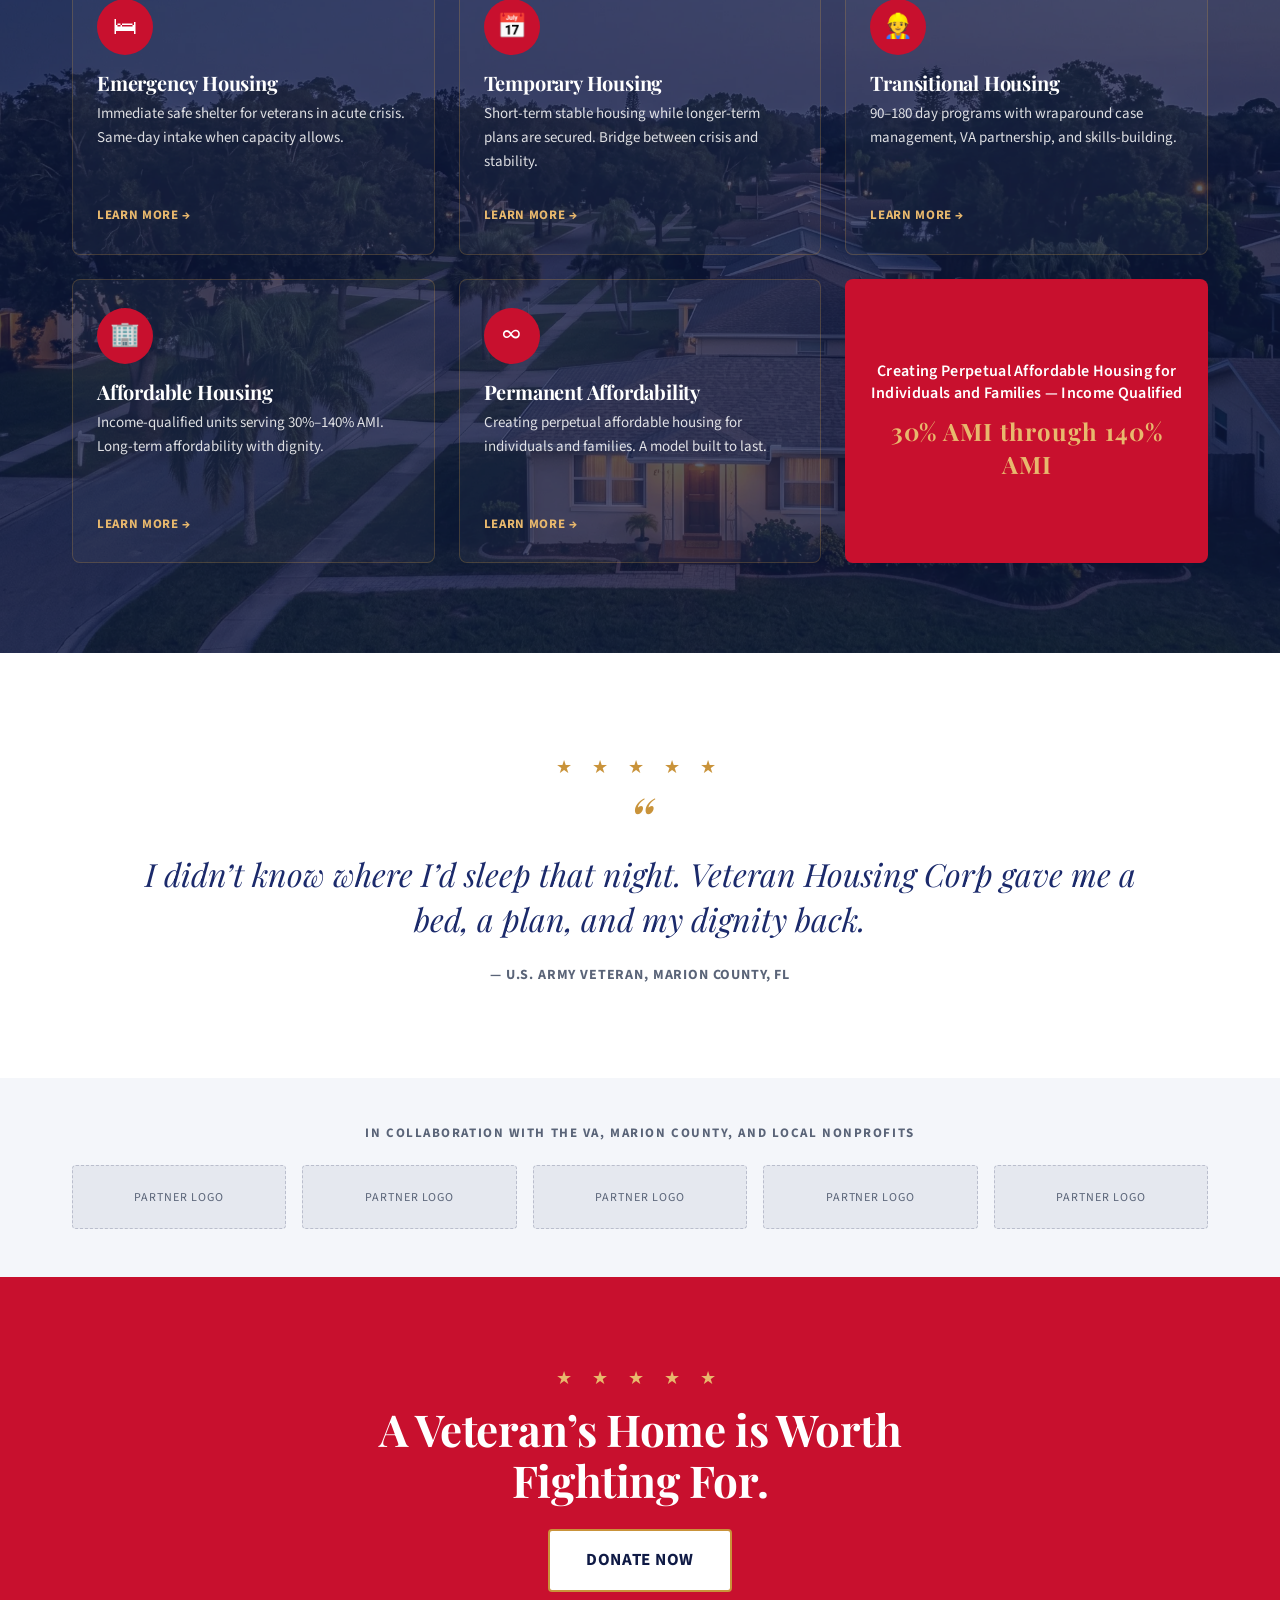
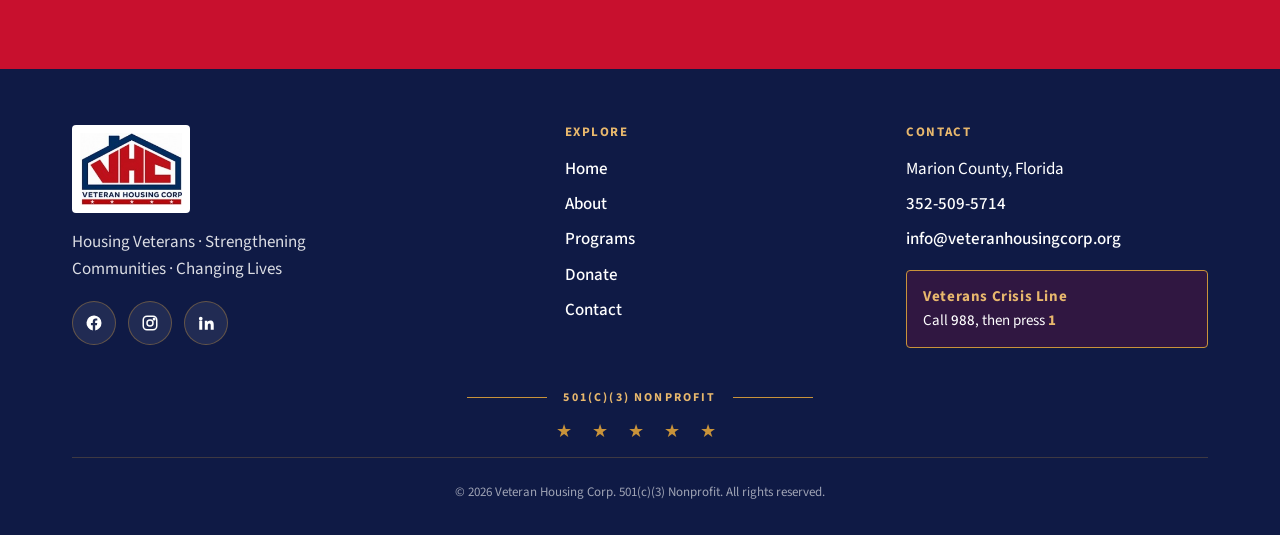
==== commit e21f1bc7: "Add brand left padding + drop duplicate Get Help Now in mobile menu The fixed red Get Help Now bar a" ====
--- a/index.html
+++ b/index.html
@@ -59,7 +59,6 @@
           <li><a href="/donate" data-nav="/donate">Donate</a></li>
           <li><a href="/contact" data-nav="/contact">Contact</a></li>
         </ul>
-        <a class="btn btn-red" href="/contact">Get Help Now</a>
       </div>
     </div>
   </header>
--- a/css/styles.css
+++ b/css/styles.css
@@ -72,7 +72,7 @@
   width: 100%;
   max-width: var(--container-max);
   margin: 0 auto;
-  padding: 0 clamp(1rem, 3vw, 2rem);
+  padding: 0 clamp(1.25rem, 4vw, 2rem);
 }
 .section {
   padding: clamp(3rem, 7vw, 6rem) 0;
@@ -215,6 +215,7 @@
   gap: 0.875rem;
   text-decoration: none;
   flex-shrink: 0;
+  padding-left: 0.5rem;
 }
 .brand img {
   height: 72px;
@@ -302,7 +303,6 @@
 .mobile-menu a[aria-current="page"] {
   color: var(--color-gold-light);
 }
-.mobile-menu .btn { margin-top: 1rem; width: 100%; }
 
 /* Mobile sticky GET HELP NOW bar */
 .mobile-help-bar {
@@ -953,6 +953,7 @@
   padding: 1.75rem 2rem;
   border-radius: var(--radius);
   margin: 2.5rem 0;
+  text-align: center;
 }
 .transparency strong {
   font-family: var(--font-display);
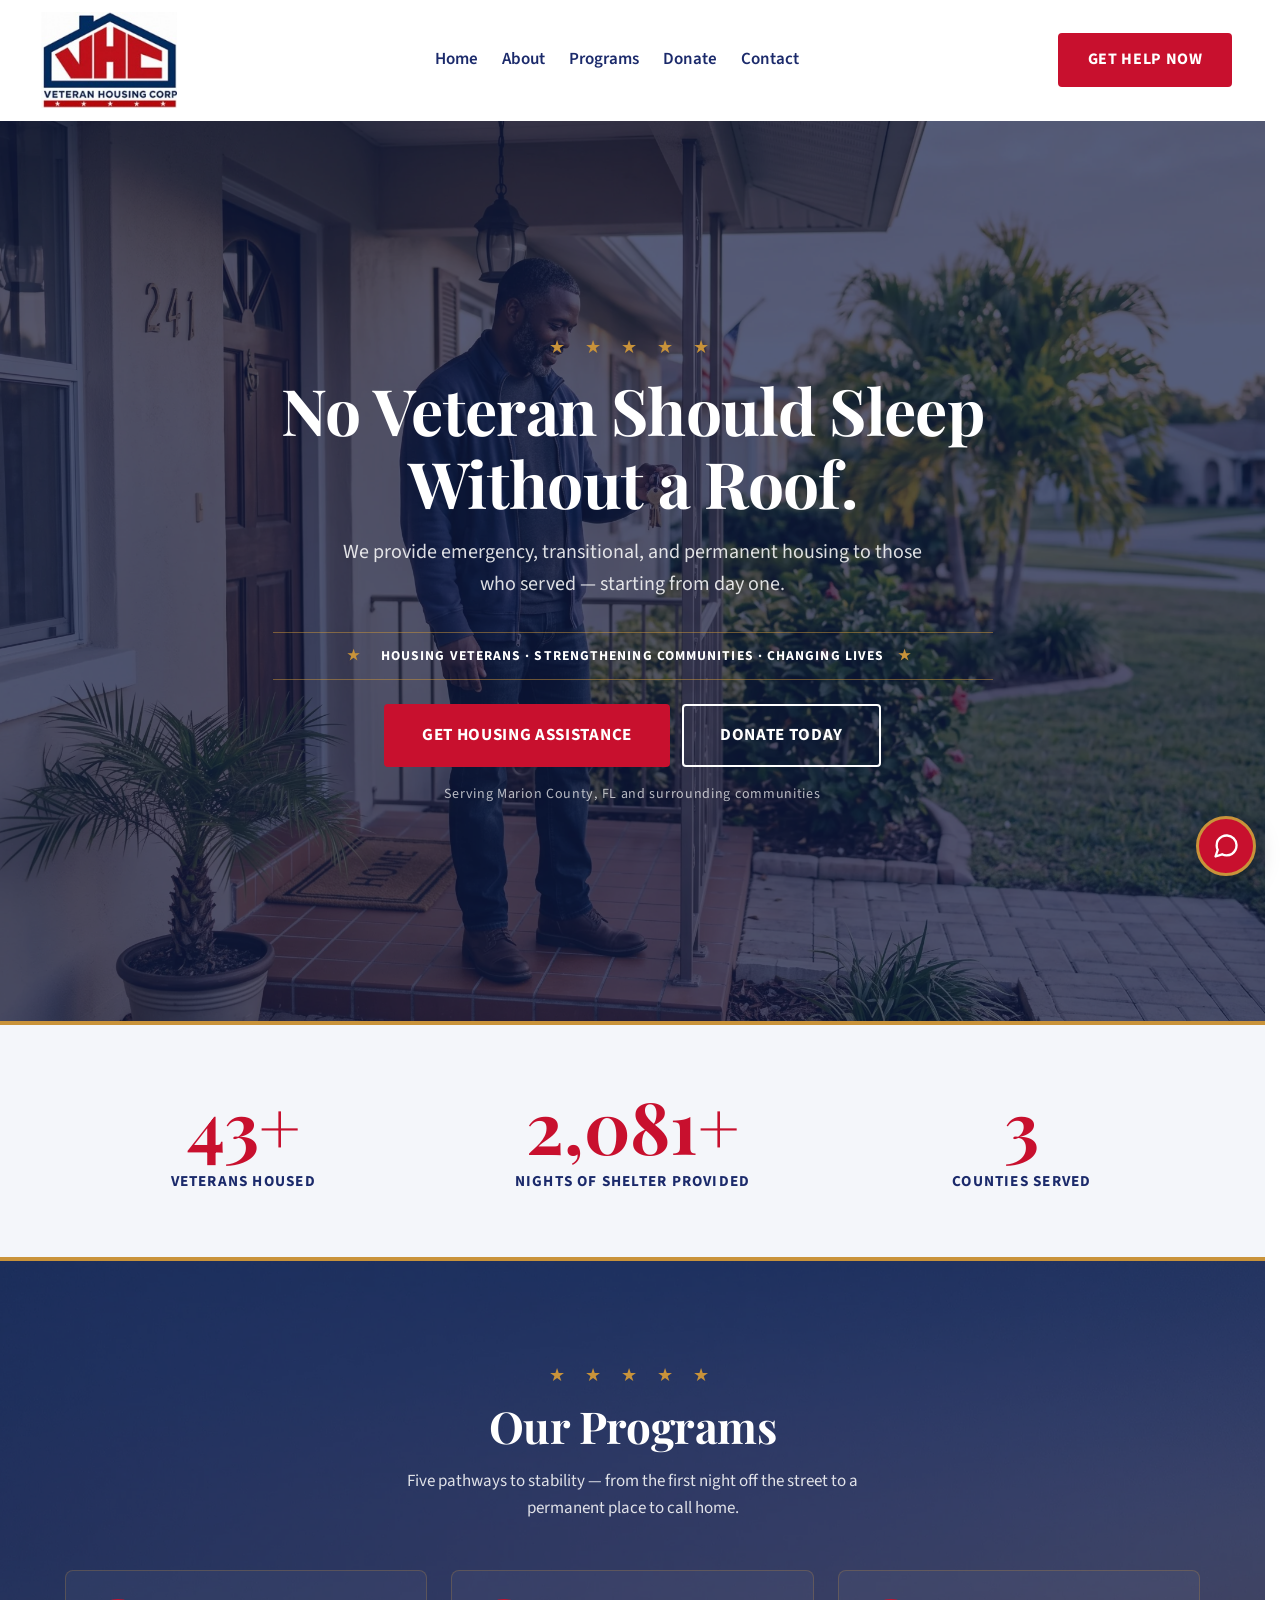
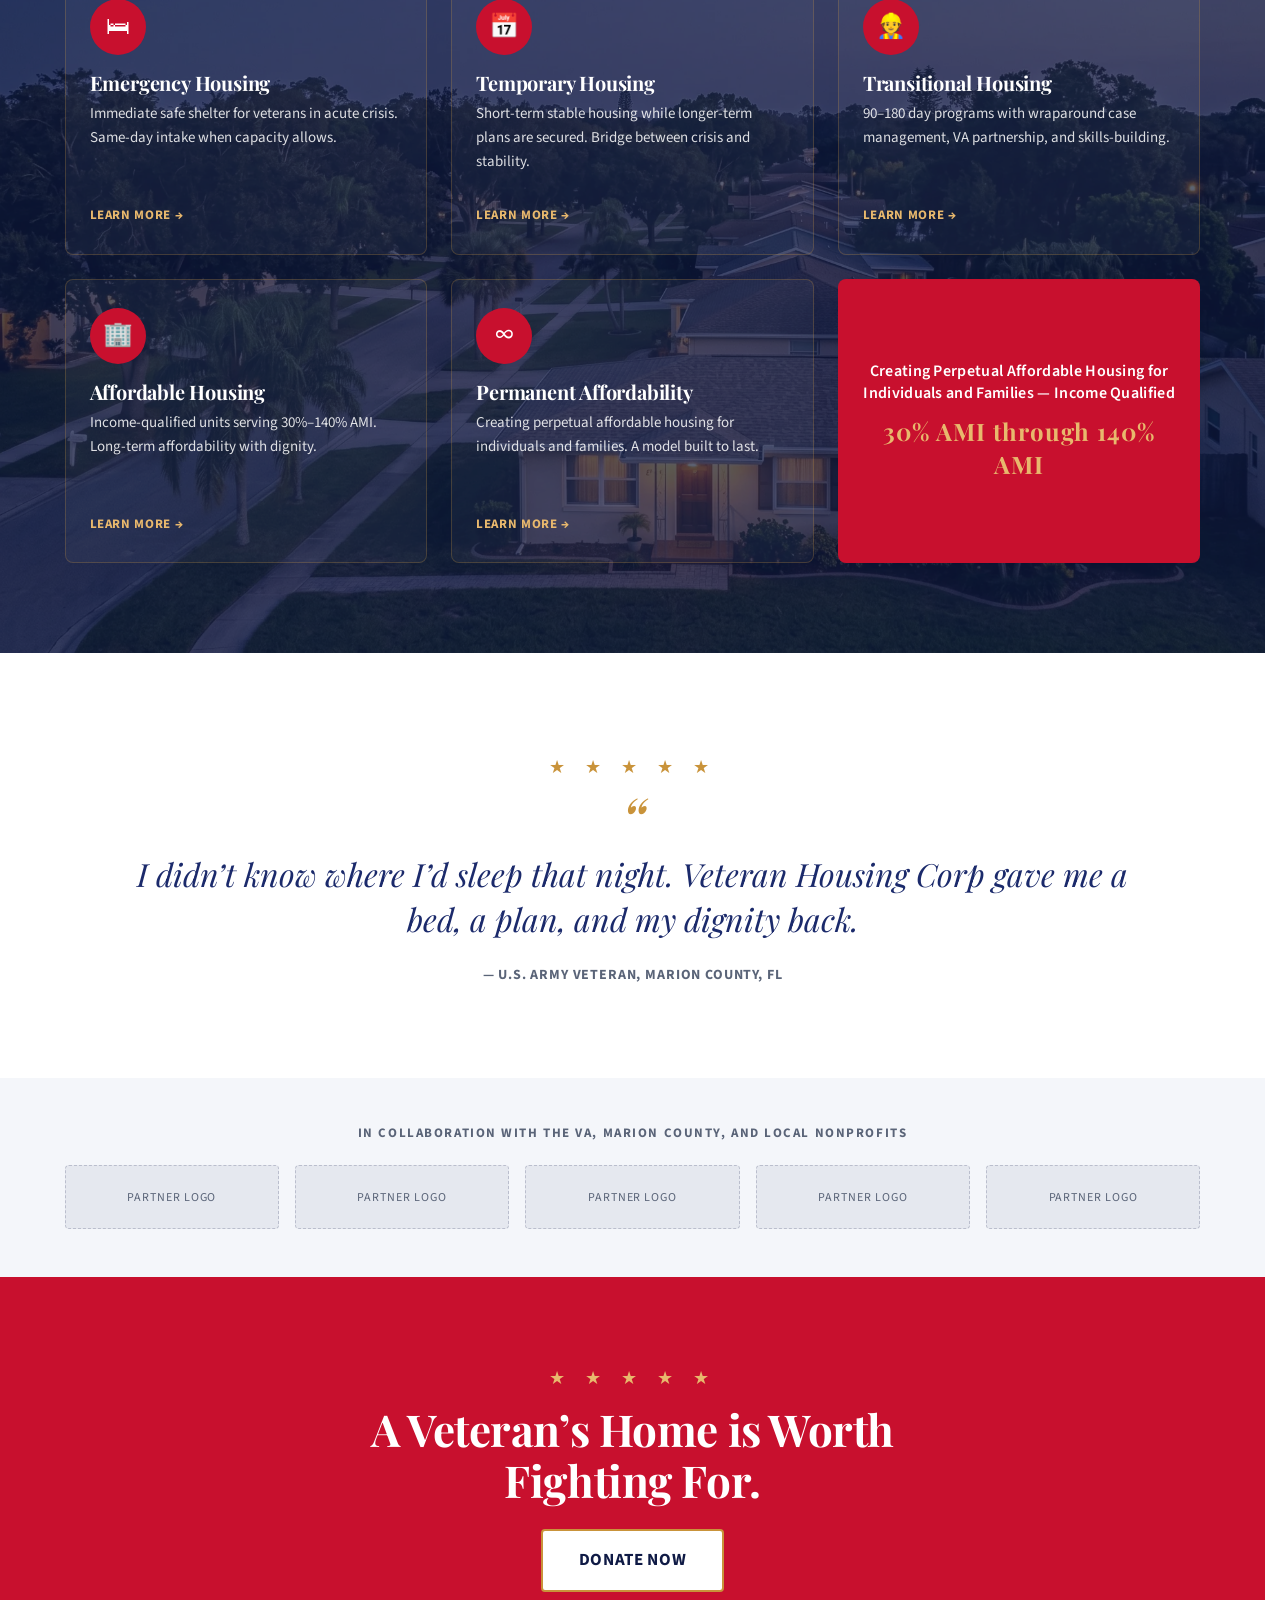
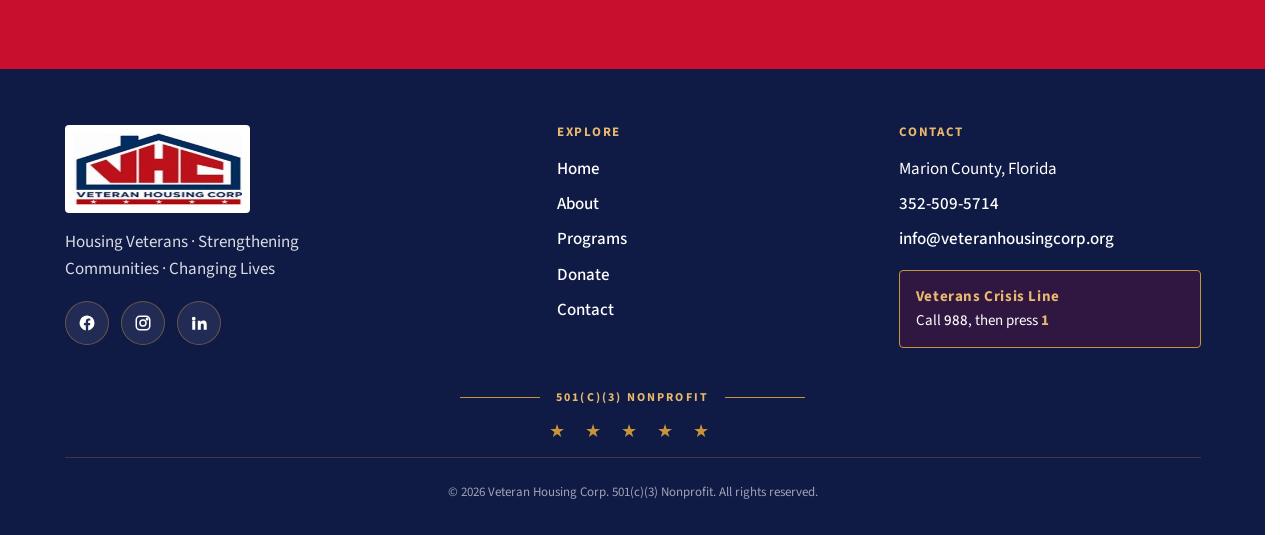
==== commit 88c23dc3: "Eliminate page-to-page nav shift Two root causes of the slight shift when clicking between pages:  1" ====
--- a/index.html
+++ b/index.html
@@ -33,7 +33,7 @@
   <header class="site-header" role="banner">
     <div class="container site-header__inner">
       <a class="brand" href="/" aria-label="Veteran Housing Corp home">
-        <img src="/assets/vhc-logo-1.jpg" alt="Veteran Housing Corp logo">
+        <img src="/assets/vhc-logo-1.jpg" alt="Veteran Housing Corp logo" width="185" height="130">
       </a>
       <nav class="nav-primary" aria-label="Primary">
         <ul>
@@ -206,7 +206,7 @@
     <div class="container">
       <div class="footer-grid">
         <div class="footer-brand">
-          <img src="/assets/vhc-logo-1.jpg" alt="Veteran Housing Corp">
+          <img src="/assets/vhc-logo-1.jpg" alt="Veteran Housing Corp" width="185" height="130">
           <p>Housing Veterans · Strengthening Communities · Changing Lives</p>
           <div class="socials">
             <a href="#" aria-label="Facebook" rel="noopener">
--- a/css/styles.css
+++ b/css/styles.css
@@ -36,7 +36,7 @@
 
 /* ---------- Reset / Base ---------- */
 *, *::before, *::after { box-sizing: border-box; }
-html { -webkit-text-size-adjust: 100%; scroll-behavior: smooth; }
+html { -webkit-text-size-adjust: 100%; scroll-behavior: smooth; scrollbar-gutter: stable; }
 body {
   margin: 0;
   font-family: var(--font-body);
